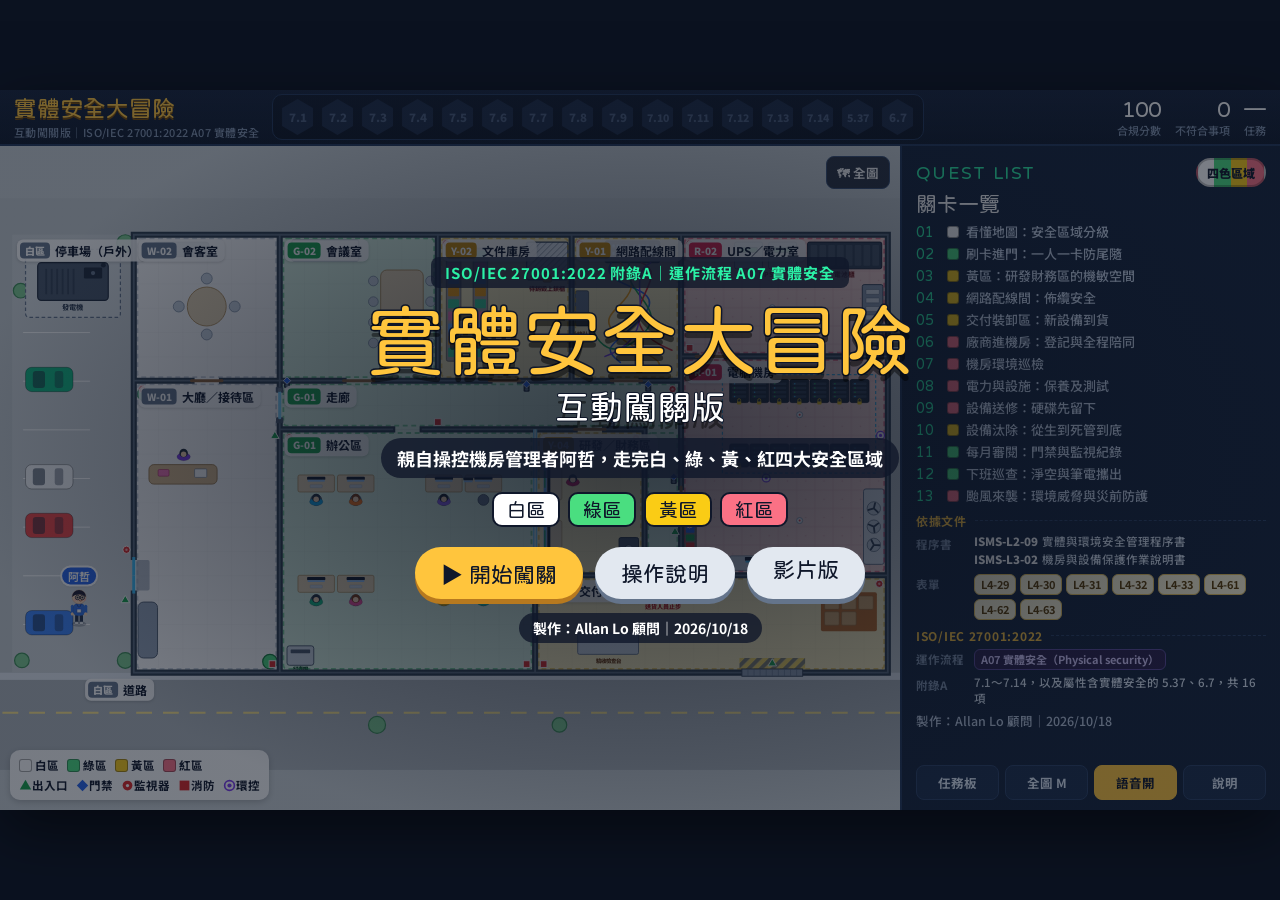
==== zone-game/index.html @ 9e8ca7af "新增「實體安全大冒險」互動闖關版：由使用者操控工程師走動並執行作業 - zone-game/：使用者以鍵盤或點擊地圖操控機房管理者阿哲走動（牆壁與家具碰撞、自動尋路）；   走到區域或情境點才觸發說明" ====
<!doctype html>
<meta charset="utf-8">
<meta name="viewport" content="width=device-width, initial-scale=1">
<title>實體安全大冒險｜互動闖關版</title>
<link rel="preconnect" href="https://fonts.googleapis.com">
<link rel="preconnect" href="https://fonts.gstatic.com" crossorigin>
<link rel="stylesheet" href="https://fonts.googleapis.com/css2?family=Huninn&family=Noto+Sans+TC:wght@400;500;700;900&display=swap">
<style>
/* 互動闖關版：1280×720 遊戲畫面依視窗等比縮放。左側 900×664 為可操控的平面圖，右側為任務卡，上方為徽章與合規分數 */
:root {
  --hall: #0B1220; --hall-fg: #DCE7F5; --hall-dim: #8193AE;
  --hud: #111B2E; --panel: #14223A; --panel-2: #1B2D4B; --panel-line: #2B4166;
  --ink: #0F172A; --mint: #16C47F; --mint-hi: #2BF0A6; --sun: #FFC53D; --alert: #F43F5E; --ok: #22C55E;
  --paper: #FFFDF6; --paper-2: #F3EEDD; --paper-line: #E5E0D0;
  --f-display: 'Huninn', 'Noto Sans TC', 'WenQuanYi Zen Hei', sans-serif;
  --f-body: 'Noto Sans TC', 'WenQuanYi Zen Hei', 'PingFang TC', 'Microsoft JhengHei', sans-serif;
  color-scheme: dark;
}
[hidden] { display: none !important; }
html, body { height: 100%; }
body { margin: 0; background: var(--hall); color: var(--hall-fg); font-family: var(--f-body); overflow: hidden; }
* { box-sizing: border-box; }
button { font-family: var(--f-body); }
button:focus-visible, select:focus-visible, input:focus-visible { outline: 2px solid var(--mint-hi); outline-offset: 2px; }
.wrap { position: fixed; inset: 0; display: flex; align-items: center; justify-content: center; }
.viewport { position: relative; overflow: hidden; background: var(--hud); box-shadow: 0 20px 60px rgba(0,0,0,.5); }
#stage { position: absolute; left: 0; top: 0; width: 1280px; height: 720px; transform-origin: 0 0; overflow: hidden; background: var(--hud); user-select: none; -webkit-user-select: none; }

/* ── HUD ── */
.hud { position: absolute; left: 0; top: 0; width: 1280px; height: 56px; display: flex; align-items: center; gap: 12px; padding: 0 14px; background: linear-gradient(180deg, #16223A, #0F192B); border-bottom: 2px solid #22375A; }
.logo { display: flex; flex-direction: column; line-height: 1.05; min-width: 200px; }
.logo b { font: 400 23px var(--f-display); color: var(--sun); text-shadow: 0 2px 0 #7A4A00; white-space: nowrap; }
.logo small { font: 500 11px var(--f-body); color: var(--hall-dim); letter-spacing: .04em; margin-top: 3px; white-space: nowrap; }
.badges { display: flex; gap: 4px; padding: 4px 7px; border-radius: 10px; background: rgba(0,0,0,.25); border: 1px solid #22375A; }
.bdg { width: 36px; height: 36px; display: flex; align-items: center; justify-content: center; font: 900 11.5px var(--f-body); color: #4B5D7C; clip-path: polygon(50% 0, 93% 25%, 93% 75%, 50% 100%, 7% 75%, 7% 25%); background: #1C2A44; flex: none; }
.bdg.got { color: #3B2A00; background: linear-gradient(160deg, #FFE48A, #FFC53D 55%, #E39B0B); }
.bdg.wide { font-size: 10.5px; }
.bdg.pop { animation: pop .9s ease-out; }
@keyframes pop { 0% { transform: scale(1.8); } 60% { transform: scale(.9); } 100% { transform: scale(1); } }
.score { margin-left: auto; display: flex; gap: 14px; align-items: center; }
.score div { text-align: right; line-height: 1.05; }
.score b { font: 400 22px var(--f-display); color: #fff; font-variant-numeric: tabular-nums; }
.score b.bad { color: var(--alert); }
.score small { display: block; font: 500 11px var(--f-body); color: var(--hall-dim); }

/* ── 地圖 ── */
.map { position: absolute; left: 0; top: 56px; width: 900px; height: 664px; overflow: hidden; background: #C9D0D4; cursor: pointer; touch-action: none; }
.map.finding { cursor: crosshair; }
#world { position: absolute; left: 0; top: 0; width: 900px; height: 664px; display: block; }
.ov { position: absolute; left: 0; top: 0; width: 900px; height: 664px; pointer-events: none; }
.rl { position: absolute; left: 0; top: 0; display: flex; align-items: center; gap: 5px; font: 700 12px/1 var(--f-body); color: var(--ink); background: rgba(255,255,255,.88); border-radius: 6px; padding: 3px 7px 3px 3px; white-space: nowrap; box-shadow: 0 1px 3px rgba(0,0,0,.18); }
.rl i { font-style: normal; font: 900 10px/1 var(--f-body); padding: 3px 5px; border-radius: 4px; color: #fff; }
.rl.W i { background: #64748B; } .rl.G i { background: #16A34A; } .rl.Y i { background: #CA8A04; } .rl.R i { background: #E11D48; }
.tag { position: absolute; left: 0; top: 0; font: 700 11px/1 var(--f-body); color: #fff; padding: 3px 6px; border-radius: 999px; white-space: nowrap; box-shadow: 0 1px 2px rgba(0,0,0,.3); }
.tag.me { box-shadow: 0 0 0 2px #fff, 0 1px 3px rgba(0,0,0,.4); }
.emo { position: absolute; left: 0; top: 0; width: 36px; height: 36px; display: flex; align-items: center; justify-content: center; background: #fff; border: 2.5px solid var(--ink); border-radius: 50%; font: 900 20px/1 var(--f-body); color: var(--alert); transform-origin: 50% 100%; }
.emo::after { content: ''; position: absolute; bottom: -7px; left: 50%; margin-left: -5px; border: 5px solid transparent; border-top-color: var(--ink); border-bottom: 0; }
.mark-ok { position: absolute; left: 0; top: 0; width: 30px; height: 30px; margin: -15px 0 0 -15px; border-radius: 50%; background: var(--ok); color: #fff; font: 900 18px/30px var(--f-body); text-align: center; box-shadow: 0 0 0 3px #fff, 0 3px 8px rgba(0,0,0,.35); }
.hint-ring { position: absolute; left: 0; top: 0; border-radius: 50%; border: 3px dashed var(--sun); box-shadow: 0 0 12px rgba(255,197,61,.8); }
.night { position: absolute; inset: 0; background: rgba(12,20,70,.5); pointer-events: none; }
.rain { position: absolute; inset: -40px; pointer-events: none; background-image: repeating-linear-gradient(105deg, rgba(200,225,255,0) 0 22px, rgba(200,225,255,.5) 22px 23.5px, rgba(200,225,255,0) 23.5px 46px); }
.loc { position: absolute; right: 10px; bottom: 10px; display: flex; align-items: center; gap: 8px; font: 700 14px var(--f-body); color: #fff; background: rgba(15,23,42,.86); border-radius: 10px; padding: 6px 10px; border-left: 6px solid #4ADE80; pointer-events: none; }
.loc small { font-weight: 500; color: #B6C4DA; }
.toast { position: absolute; left: 50%; top: 14px; transform: translateX(-50%); font: 400 22px var(--f-display); padding: 7px 20px; border-radius: 12px; color: var(--ink); white-space: nowrap; border: 3px solid var(--ink); box-shadow: 0 4px 0 rgba(15,23,42,.45); pointer-events: none; max-width: 860px; overflow: hidden; text-overflow: ellipsis; }
.toast small { font: 700 13.5px var(--f-body); margin-left: 10px; }
.msg { position: absolute; left: 50%; top: 64px; transform: translateX(-50%); max-width: 700px; font: 700 15px/1.45 var(--f-body); color: #fff; background: rgba(15,23,42,.92); border: 2px solid var(--sun); border-radius: 12px; padding: 9px 16px; text-align: center; pointer-events: none; }
.legend { position: absolute; left: 10px; bottom: 10px; display: flex; flex-direction: column; gap: 4px; background: rgba(255,255,255,.93); color: var(--ink); border-radius: 10px; padding: 7px 9px; font: 700 11.5px var(--f-body); transform-origin: 0 100%; box-shadow: 0 2px 6px rgba(0,0,0,.2); pointer-events: none; }
.legend .r { display: flex; gap: 8px; align-items: center; white-space: nowrap; }
.legend .z { display: inline-flex; align-items: center; gap: 3px; }
.legend .z b { width: 13px; height: 13px; border-radius: 3px; border: 1.5px solid rgba(0,0,0,.35); display: inline-block; }
.legend svg { width: 13px; height: 13px; vertical-align: -2px; }
.legend.hl { transform: scale(1.35); box-shadow: 0 0 0 3px var(--sun), 0 6px 18px rgba(0,0,0,.3); }
.offarrow { position: absolute; left: 0; top: 0; width: 46px; height: 46px; margin: -23px 0 0 -23px; pointer-events: none; }
.findbar { position: absolute; left: 50%; top: 66px; transform: translateX(-50%); display: flex; align-items: center; gap: 12px; background: rgba(15,23,42,.94); border: 2px solid var(--sun); border-radius: 12px; padding: 8px 10px 8px 16px; color: #fff; font: 700 15px var(--f-body); white-space: nowrap; }
.findbar b { color: var(--sun); font-variant-numeric: tabular-nums; }
.findbar button { font: 700 13px var(--f-body); border-radius: 8px; padding: 6px 10px; border: 0; cursor: pointer; background: var(--sun); color: var(--ink); }
.findbar button.ghost { background: transparent; color: #CFE0F5; border: 1px solid #3B5277; }
.mapbtn { position: absolute; right: 10px; top: 10px; display: flex; gap: 6px; }
.mapbtn button { font: 700 12.5px var(--f-body); color: #fff; background: rgba(15,23,42,.85); border: 1px solid #3B5277; border-radius: 8px; padding: 6px 10px; cursor: pointer; }
.mapbtn button.on { background: var(--sun); color: var(--ink); border-color: var(--sun); }

/* 監視畫面 */
.cctv { position: absolute; right: 12px; top: 54px; width: 420px; background: #0B1220; border: 2px solid #334155; border-radius: 10px; padding: 8px; display: grid; grid-template-columns: 1fr 1fr; gap: 6px; box-shadow: 0 10px 28px rgba(0,0,0,.4); pointer-events: none; }
.cctv .h { grid-column: 1 / -1; display: flex; justify-content: space-between; font: 700 12px var(--f-body); color: #93C5FD; }
.cctv .h b { color: #F87171; }
.cctv .cam { position: relative; height: 112px; border-radius: 6px; overflow: hidden; background: #000; }
.cctv .cam svg { width: 100%; height: 100%; display: block; filter: grayscale(1) contrast(1.15); }
.cctv .cam span { position: absolute; left: 5px; top: 4px; font: 700 10px var(--f-body); color: #fff; background: rgba(0,0,0,.55); padding: 1px 4px; border-radius: 3px; }

/* ── 對話框（地圖下方） ── */
.dlg { position: absolute; left: 10px; right: 10px; bottom: 10px; height: 150px; cursor: pointer; }
.dlg .pt { position: absolute; bottom: 0; width: 150px; height: 150px; }
.dlg .pt img { position: absolute; left: 50%; bottom: 0; height: 150px; transform: translateX(-50%); pointer-events: none; }
.dlg.A .pt { left: 0; } .dlg.R .pt { right: 0; }
.dlg .box { position: absolute; top: 8px; bottom: 0; border: 3px solid #E2E8F0; border-radius: 14px; background: rgba(20,34,58,.97); padding: 14px 18px 10px; box-shadow: 0 8px 24px rgba(0,0,0,.4), inset 0 0 0 3px #0B1322; }
.dlg.A .box { left: 146px; right: 0; } .dlg.R .box { left: 0; right: 146px; }
.dlg .who { position: absolute; top: -14px; left: 16px; font: 700 14px var(--f-body); color: var(--ink); background: var(--mint-hi); padding: 3px 12px; border-radius: 999px; border: 2px solid #0B1322; }
.dlg.R .who { left: auto; right: 16px; background: var(--sun); }
.dlg .txt { font: 400 21px/1.5 var(--f-display); color: #fff; text-wrap: pretty; }
.dlg .more { position: absolute; right: 14px; bottom: 6px; color: var(--sun); font: 700 12.5px var(--f-body); animation: blink 1s steps(2) infinite; }
@keyframes blink { 50% { opacity: .2; } }

/* ── 互動視窗 ── */
.modal { position: absolute; inset: 0; background: rgba(8,14,28,.62); display: flex; align-items: center; justify-content: center; padding: 18px; cursor: default; }
.card { width: 680px; max-height: 628px; overflow: auto; color-scheme: light; background: var(--paper); color: var(--ink); border-radius: 14px; border: 3px solid #1E293B; box-shadow: 0 18px 50px rgba(0,0,0,.5); }
.card .ch { display: flex; align-items: center; gap: 10px; padding: 10px 16px; background: #1E293B; color: #fff; position: sticky; top: 0; z-index: 1; }
.card .ch i { font: 900 12px var(--f-body); font-style: normal; background: var(--sun); color: var(--ink); padding: 3px 7px; border-radius: 5px; white-space: nowrap; }
.card .ch b { font: 700 16px var(--f-body); }
.card .ch span { margin-left: auto; font: 700 12px var(--f-body); color: #9FB3D1; }
.card .cb { padding: 14px 18px 16px; display: flex; flex-direction: column; gap: 10px; }
.card .q { font: 700 18px/1.45 var(--f-body); color: var(--ink); }
.opt { display: flex; gap: 10px; align-items: flex-start; text-align: left; width: 100%; font: 500 16px/1.45 var(--f-body); color: var(--ink); background: #fff; border: 2px solid #D6D0BE; border-radius: 10px; padding: 10px 12px; cursor: pointer; }
.opt:hover { border-color: #64748B; }
.opt .k { flex: none; width: 26px; height: 26px; border-radius: 50%; background: #E2E8F0; font: 900 14px/26px var(--f-body); text-align: center; color: #334155; }
.opt.sel { border-color: #2563EB; background: #EFF6FF; }
.opt.sel .k { background: #2563EB; color: #fff; }
.opt.right { border-color: var(--ok); background: #ECFDF5; }
.opt.right .k { background: var(--ok); color: #fff; }
.opt.wrong { border-color: var(--alert); background: #FFF1F2; }
.opt.wrong .k { background: var(--alert); color: #fff; }
.opt.miss { border-color: #F59E0B; border-style: dashed; }
.opt[disabled] { cursor: default; }
.fb { border-radius: 10px; padding: 10px 12px; font: 500 15px/1.55 var(--f-body); }
.fb.ok { background: #ECFDF5; border: 2px solid #86EFAC; color: #065F46; }
.fb.no { background: #FFF1F2; border: 2px solid #FDA4AF; color: #9F1239; }
.fb b { font-weight: 900; }
.ref { font: 700 12.5px var(--f-body); color: #5B6B82; }
.acts { display: flex; justify-content: flex-end; gap: 8px; }
.btn { font: 700 15px var(--f-body); border: 0; border-radius: 10px; padding: 10px 18px; cursor: pointer; background: #1E293B; color: #fff; }
.btn.go { background: var(--mint); color: var(--ink); }
.btn.alt { background: #E2E8F0; color: var(--ink); }
.btn[disabled] { opacity: .45; cursor: default; }
.tbl { width: 100%; border-collapse: collapse; font: 500 14px/1.4 var(--f-body); }
.tbl td, .tbl th { border-bottom: 1px solid var(--paper-line); padding: 7px 9px; text-align: left; vertical-align: middle; }
.tbl th { background: var(--paper-2); font-weight: 700; font-size: 13px; }
.tbl td.k { width: 190px; font-weight: 700; color: #475569; background: #FAF6EA; }
.tbl tr.bad td { background: #FFE4E6; }
.tbl tr.good td { background: #ECFDF5; }
.tbl select { font: 500 14px var(--f-body); padding: 5px 6px; border-radius: 6px; border: 1.5px solid #CBD5E1; background: #fff; color: var(--ink); max-width: 100%; }
.tbl label { display: inline-flex; align-items: center; gap: 5px; margin: 2px 12px 2px 0; cursor: pointer; }
.tbl input { width: 17px; height: 17px; accent-color: #2563EB; }
.tbl .std { color: #64748B; font-size: 12.5px; }
.judge { display: inline-flex; border: 1.5px solid #CBD5E1; border-radius: 8px; overflow: hidden; }
.judge button { font: 700 13.5px var(--f-body); border: 0; background: #fff; color: #334155; padding: 5px 12px; cursor: pointer; }
.judge button.on.n { background: var(--ok); color: #fff; } .judge button.on.a { background: var(--alert); color: #fff; }
.stamp { align-self: flex-end; font: 900 18px var(--f-body); color: #DC2626; border: 3px solid #DC2626; border-radius: 8px; padding: 3px 10px; transform: rotate(-8deg); letter-spacing: .08em; animation: pop .5s ease-out; }
.pin { display: grid; grid-template-columns: repeat(3, 72px); gap: 8px; justify-content: center; }
.pin button { height: 56px; font: 900 22px var(--f-body); border-radius: 10px; border: 2px solid #CBD5E1; background: #fff; color: var(--ink); cursor: pointer; }
.pin .disp { grid-column: 1 / -1; height: 52px; border-radius: 10px; background: #0F172A; color: #22C55E; font: 900 30px/52px var(--f-body); text-align: center; letter-spacing: .4em; }
.mlist { display: flex; flex-direction: column; gap: 6px; }
.mlist button { display: grid; grid-template-columns: 34px 14px 1fr auto; gap: 10px; align-items: center; text-align: left; font: 500 15px var(--f-body); color: var(--ink); background: #fff; border: 2px solid #E2DDCC; border-radius: 10px; padding: 8px 12px; cursor: pointer; }
.mlist button b { font: 400 17px var(--f-display); color: #0C7A63; }
.mlist button i { width: 14px; height: 14px; border-radius: 3px; border: 1px solid rgba(0,0,0,.35); }
.mlist button em { font-style: normal; font: 700 12.5px var(--f-body); color: #64748B; }
.mlist button.done em { color: #047857; }
.mlist button.cur { border-color: var(--sun); background: #FFFBEB; }
.help { font: 500 15px/1.7 var(--f-body); }
.help kbd { display: inline-block; font: 700 12.5px var(--f-body); background: #1E293B; color: #fff; border-radius: 5px; padding: 1px 7px; margin: 0 2px; }
.rep-sum { display: grid; grid-template-columns: repeat(3, 1fr); gap: 10px; }
.rep-sum div { background: #fff; border: 2px solid var(--paper-line); border-radius: 10px; padding: 10px; text-align: center; }
.rep-sum b { display: block; font: 400 30px var(--f-display); color: #0C7A63; }
.rep-sum b.bad { color: #DC2626; }
.rep-sum span { font: 700 12.5px var(--f-body); color: #64748B; }
.verdict { font: 700 16px/1.5 var(--f-body); padding: 10px 12px; border-radius: 10px; background: #FFFBEB; border: 2px solid #FCD34D; }
.nc { border: 2px solid #FDA4AF; border-radius: 10px; padding: 9px 12px; background: #fff; font: 500 14px/1.55 var(--f-body); }
.nc b { color: #9F1239; }
.nc .r { color: #475569; }

/* ── 任務卡 ── */
.quest { position: absolute; left: 900px; top: 56px; width: 380px; height: 664px; background: var(--panel); border-left: 2px solid #22375A; padding: 12px 14px 10px; display: flex; flex-direction: column; gap: 7px; overflow: hidden; }
.qh { display: flex; align-items: center; justify-content: space-between; }
.qh .no { font: 400 18px var(--f-display); color: var(--mint-hi); letter-spacing: .08em; }
.zpill { font: 900 12px var(--f-body); color: var(--ink); padding: 4px 9px; border-radius: 999px; border: 2px solid rgba(0,0,0,.25); }
.quest h3 { margin: 0; font: 400 23px/1.2 var(--f-display); color: #fff; }
.goal { border: 2px solid var(--sun); border-radius: 10px; background: rgba(255,197,61,.1); padding: 8px 10px; }
.goal small { display: block; font: 700 11.5px var(--f-body); color: var(--sun); letter-spacing: .08em; }
.goal div { font: 700 15.5px/1.4 var(--f-body); color: #fff; margin-top: 2px; }
.meta { display: flex; flex-direction: column; gap: 2px; font: 500 12.5px/1.35 var(--f-body); color: #B6C4DA; }
.meta b { color: var(--sun); font-weight: 700; margin-right: 4px; }
.sec { display: flex; align-items: center; gap: 8px; font: 700 12px var(--f-body); color: var(--sun); letter-spacing: .06em; margin-top: 2px; }
.sec::after { content: ''; flex: 1; border-top: 1px dashed var(--panel-line); }
.steps { display: flex; flex-direction: column; gap: 3px; margin: 0; padding: 0; list-style: none; }
.steps li { display: grid; grid-template-columns: 20px 1fr; gap: 8px; align-items: center; font: 500 13.5px/1.3 var(--f-body); color: #8FA2BF; padding: 3px 6px; border-radius: 7px; }
.steps li .cb { width: 19px; height: 19px; border-radius: 5px; border: 2px solid #4B6189; display: flex; align-items: center; justify-content: center; font: 900 13px/1 var(--f-body); color: var(--ink); }
.steps li.done { color: #fff; } .steps li.done .cb { background: var(--mint); border-color: var(--mint); }
.steps li.now { background: rgba(255,197,61,.14); color: #fff; } .steps li.now .cb { border-color: var(--sun); }
.basis { display: flex; flex-direction: column; gap: 5px; }
.bl { display: grid; grid-template-columns: 52px 1fr; gap: 6px; align-items: start; }
.bl > i { font: 700 11.5px/20px var(--f-body); font-style: normal; color: var(--hall-dim); }
.bl p { margin: 0 0 2px; font: 500 12.5px/1.4 var(--f-body); color: #DCE7F5; }
.bl p b { color: #fff; font-weight: 900; margin-right: 4px; }
.bl p em { font-style: normal; color: var(--sun); font-weight: 700; margin-left: 4px; }
.chips { display: flex; flex-wrap: wrap; gap: 4px; }
.chip { font: 700 12px/1 var(--f-body); padding: 5px 7px; border-radius: 6px; background: var(--panel-2); color: #DCE7F5; border: 1px solid var(--panel-line); white-space: nowrap; }
.chip.f { background: #FFF7D6; color: #5B3B00; border-color: #E8C35A; }
.chip.o { background: #2A1F4A; color: #D8CCFF; border-color: #5B4A9A; }
.ctl { padding: 6px 8px; border-radius: 8px; background: #12392F; border: 1px solid #1F6B55; }
.ctl b { display: block; font: 900 13.5px/1.3 var(--f-body); color: var(--mint-hi); }
.ctl p { margin: 2px 0 0; font: 500 11.5px/1.45 var(--f-body); color: #CFE9DF; }
.ctl.got { box-shadow: 0 0 0 2px var(--sun); }
.quest.tight { gap: 5px; }
.quest.tight h3 { font-size: 21px; }
.quest.tight .steps li { font-size: 12.5px; padding: 2px 6px; }
.quest.tight .bl p { font-size: 11.5px; line-height: 1.35; }
.quest.tight .ctl { padding: 4px 8px; }
.quest.tight .ctl p { font-size: 11px; line-height: 1.38; }
.quest.tight .chip { font-size: 11px; padding: 4px 6px; }
.quest.tighter { gap: 4px; padding-top: 10px; }
.quest.tighter h3 { font-size: 19px; }
.quest.tighter .goal { padding: 5px 9px; }
.quest.tighter .goal div { font-size: 14px; }
.quest.tighter .steps li { font-size: 12px; padding: 1px 6px; }
.quest.tighter .ctl p { font-size: 10.5px; line-height: 1.32; }
.quest.tighter .meta { font-size: 11.5px; }
.quest.tighter .qbtns { padding-top: 2px; }
.quest.tighter .qbtns button { padding: 5px 4px; }
.qlist { display: flex; flex-direction: column; gap: 3px; }
.qlist div { display: grid; grid-template-columns: 24px 12px 1fr; gap: 7px; align-items: center; font: 500 13px var(--f-body); color: #C9D6EA; }
.qlist div b { font: 400 14px var(--f-display); color: var(--mint-hi); }
.qlist div i { width: 12px; height: 12px; border-radius: 3px; border: 1px solid rgba(0,0,0,.4); }
.qlist div.done span { color: #fff; } .qlist div.done span::after { content: '　✔'; color: var(--mint-hi); }
.qbtns { margin-top: auto; display: grid; grid-template-columns: repeat(4, 1fr); gap: 6px; padding-top: 6px; }
.qbtns button, .qbtns a { font: 700 12.5px var(--f-body); color: #DCE7F5; background: var(--panel-2); border: 1px solid var(--panel-line); border-radius: 8px; padding: 7px 4px; cursor: pointer; text-align: center; text-decoration: none; }
.qbtns button:hover, .qbtns a:hover { background: #24395E; }
.qbtns .on { background: var(--sun); color: var(--ink); border-color: var(--sun); }

/* ── 開始畫面 ── */
.title { position: absolute; inset: 0; display: flex; flex-direction: column; align-items: center; justify-content: center; gap: 14px; text-align: center; background: radial-gradient(ellipse at center, rgba(11,18,32,.82), rgba(11,18,32,.55) 75%); }
.title .kick { font: 700 15px var(--f-body); color: var(--mint-hi); letter-spacing: .06em; background: rgba(15,23,42,.8); padding: 5px 14px; border-radius: 8px; }
.title h1 { margin: 0; font: 400 78px/1 var(--f-display); color: var(--sun); -webkit-text-stroke: 3px var(--ink); paint-order: stroke fill; text-shadow: 0 7px 0 rgba(0,0,0,.45); }
.title h1 small { display: block; font-size: 34px; color: #fff; margin-top: 10px; -webkit-text-stroke: 2px var(--ink); }
.title p { margin: 0; font: 700 18px var(--f-body); color: #fff; background: rgba(15,23,42,.8); padding: 7px 16px; border-radius: 999px; }
.title .zs { display: flex; gap: 8px; }
.title .zs span { font: 400 19px var(--f-display); padding: 5px 13px; border-radius: 10px; color: var(--ink); border: 2px solid var(--ink); }
.title .tb { display: flex; gap: 12px; margin-top: 6px; }
.title .tb button, .title .tb a { font: 400 22px var(--f-display); border: 0; border-radius: 999px; padding: 10px 26px; cursor: pointer; background: var(--sun); color: var(--ink); box-shadow: 0 5px 0 #B7791F; text-decoration: none; }
.title .tb .alt { background: #E2E8F0; box-shadow: 0 5px 0 #64748B; }
.title .by { font: 700 14px var(--f-body); color: #fff; background: rgba(15,23,42,.8); padding: 5px 14px; border-radius: 999px; }

/* 列印稽核報告 */
@media print {
  body { background: #fff; overflow: visible; }
  .wrap { position: static; display: block; }
  .viewport, #stage { position: static !important; transform: none !important; width: auto !important; height: auto !important; box-shadow: none; overflow: visible; background: #fff; }
  #stage > :not(.map) { display: none !important; }
  .map { position: static; width: auto; height: auto; background: #fff; overflow: visible; }
  .map > :not(.modal) { display: none !important; }
  .modal { position: static; background: #fff; padding: 0; }
  .card { width: auto; max-height: none; overflow: visible; border: 0; box-shadow: none; }
  .card .acts { display: none; }
}
</style>

<div class="wrap" id="wrap">
  <div class="viewport" id="viewport">
    <div id="stage">
      <header class="hud">
        <div class="logo"><b>實體安全大冒險</b><small>互動闖關版｜ISO/IEC 27001:2022 A07 實體安全</small></div>
        <div class="badges" id="badges" aria-label="附錄A控制徽章"></div>
        <div class="score">
          <div><b id="sc">100</b><small>合規分數</small></div>
          <div><b id="nc">0</b><small>不符合事項</small></div>
          <div><b id="qn">—</b><small>任務</small></div>
        </div>
      </header>
      <div class="map" id="map">
        <svg id="world" viewBox="0 0 900 664" aria-label="安全區域平面圖，可點擊移動"><g id="cam"><g id="wc"></g></g></svg>
        <div class="night" id="night" hidden></div>
        <div class="ov" id="labels"></div>
        <div class="rain" id="rain" hidden></div>
        <div class="ov" id="tags"></div>
        <svg class="offarrow" id="offarrow" viewBox="-23 -23 46 46" hidden><circle r="21" fill="rgba(15,23,42,.85)" stroke="#FFC53D" stroke-width="3"/><path d="M-7 -9 L11 0 L-7 9 Z" fill="#FFC53D"/></svg>
        <div class="loc" id="loc"></div>
        <div class="legend" id="legend"></div>
        <div class="mapbtn"><button type="button" id="bMap" title="全圖（M）">🗺 全圖</button></div>
        <div class="cctv" id="cctv" hidden></div>
        <div class="toast" id="toast" hidden></div>
        <div class="msg" id="msg" hidden></div>
        <div class="findbar" id="findbar" hidden></div>
        <div class="dlg A" id="dlg" hidden><div class="pt"><img id="dlgImg" alt=""></div><div class="box"><div class="who" id="dlgWho"></div><div class="txt" id="dlgTxt"></div><div class="more">點擊或按 Enter 繼續 ▶</div></div></div>
        <div class="modal" id="modal" hidden></div>
      </div>
      <aside class="quest" id="quest"></aside>
      <div class="title" id="title"></div>
    </div>
  </div>
</div>
<audio id="voice" preload="none"></audio>

<script src="../shared/zone-world.js" charset="utf-8"></script>
<script src="missions.js" charset="utf-8"></script>
<script src="voice.js" charset="utf-8"></script>
<script src="game.js" charset="utf-8"></script>
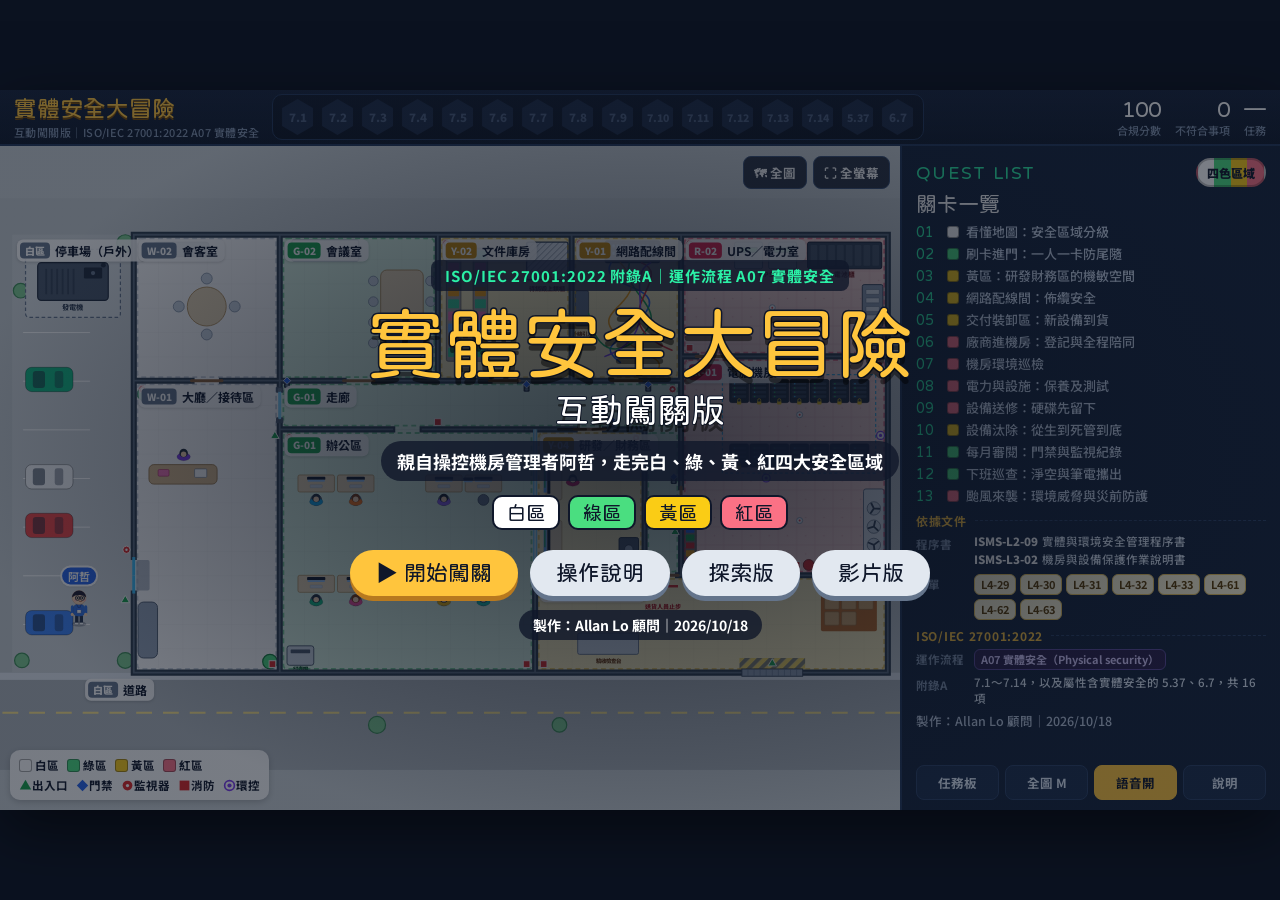
==== commit 3cf775c5: "新增自由探索版，並改善手機與 Google Sites 嵌入版面 - zone-explore/：不闖關、不計分的自由探索版。使用者帶著阿哲在樓層中自由走動，點選地圖上的探索點或區域標籤，就由 All" ====
--- a/zone-game/index.html
+++ b/zone-game/index.html
@@ -5,251 +5,7 @@
 <link rel="preconnect" href="https://fonts.googleapis.com">
 <link rel="preconnect" href="https://fonts.gstatic.com" crossorigin>
 <link rel="stylesheet" href="https://fonts.googleapis.com/css2?family=Huninn&family=Noto+Sans+TC:wght@400;500;700;900&display=swap">
-<style>
-/* 互動闖關版：1280×720 遊戲畫面依視窗等比縮放。左側 900×664 為可操控的平面圖，右側為任務卡，上方為徽章與合規分數 */
-:root {
-  --hall: #0B1220; --hall-fg: #DCE7F5; --hall-dim: #8193AE;
-  --hud: #111B2E; --panel: #14223A; --panel-2: #1B2D4B; --panel-line: #2B4166;
-  --ink: #0F172A; --mint: #16C47F; --mint-hi: #2BF0A6; --sun: #FFC53D; --alert: #F43F5E; --ok: #22C55E;
-  --paper: #FFFDF6; --paper-2: #F3EEDD; --paper-line: #E5E0D0;
-  --f-display: 'Huninn', 'Noto Sans TC', 'WenQuanYi Zen Hei', sans-serif;
-  --f-body: 'Noto Sans TC', 'WenQuanYi Zen Hei', 'PingFang TC', 'Microsoft JhengHei', sans-serif;
-  color-scheme: dark;
-}
-[hidden] { display: none !important; }
-html, body { height: 100%; }
-body { margin: 0; background: var(--hall); color: var(--hall-fg); font-family: var(--f-body); overflow: hidden; }
-* { box-sizing: border-box; }
-button { font-family: var(--f-body); }
-button:focus-visible, select:focus-visible, input:focus-visible { outline: 2px solid var(--mint-hi); outline-offset: 2px; }
-.wrap { position: fixed; inset: 0; display: flex; align-items: center; justify-content: center; }
-.viewport { position: relative; overflow: hidden; background: var(--hud); box-shadow: 0 20px 60px rgba(0,0,0,.5); }
-#stage { position: absolute; left: 0; top: 0; width: 1280px; height: 720px; transform-origin: 0 0; overflow: hidden; background: var(--hud); user-select: none; -webkit-user-select: none; }
-
-/* ── HUD ── */
-.hud { position: absolute; left: 0; top: 0; width: 1280px; height: 56px; display: flex; align-items: center; gap: 12px; padding: 0 14px; background: linear-gradient(180deg, #16223A, #0F192B); border-bottom: 2px solid #22375A; }
-.logo { display: flex; flex-direction: column; line-height: 1.05; min-width: 200px; }
-.logo b { font: 400 23px var(--f-display); color: var(--sun); text-shadow: 0 2px 0 #7A4A00; white-space: nowrap; }
-.logo small { font: 500 11px var(--f-body); color: var(--hall-dim); letter-spacing: .04em; margin-top: 3px; white-space: nowrap; }
-.badges { display: flex; gap: 4px; padding: 4px 7px; border-radius: 10px; background: rgba(0,0,0,.25); border: 1px solid #22375A; }
-.bdg { width: 36px; height: 36px; display: flex; align-items: center; justify-content: center; font: 900 11.5px var(--f-body); color: #4B5D7C; clip-path: polygon(50% 0, 93% 25%, 93% 75%, 50% 100%, 7% 75%, 7% 25%); background: #1C2A44; flex: none; }
-.bdg.got { color: #3B2A00; background: linear-gradient(160deg, #FFE48A, #FFC53D 55%, #E39B0B); }
-.bdg.wide { font-size: 10.5px; }
-.bdg.pop { animation: pop .9s ease-out; }
-@keyframes pop { 0% { transform: scale(1.8); } 60% { transform: scale(.9); } 100% { transform: scale(1); } }
-.score { margin-left: auto; display: flex; gap: 14px; align-items: center; }
-.score div { text-align: right; line-height: 1.05; }
-.score b { font: 400 22px var(--f-display); color: #fff; font-variant-numeric: tabular-nums; }
-.score b.bad { color: var(--alert); }
-.score small { display: block; font: 500 11px var(--f-body); color: var(--hall-dim); }
-
-/* ── 地圖 ── */
-.map { position: absolute; left: 0; top: 56px; width: 900px; height: 664px; overflow: hidden; background: #C9D0D4; cursor: pointer; touch-action: none; }
-.map.finding { cursor: crosshair; }
-#world { position: absolute; left: 0; top: 0; width: 900px; height: 664px; display: block; }
-.ov { position: absolute; left: 0; top: 0; width: 900px; height: 664px; pointer-events: none; }
-.rl { position: absolute; left: 0; top: 0; display: flex; align-items: center; gap: 5px; font: 700 12px/1 var(--f-body); color: var(--ink); background: rgba(255,255,255,.88); border-radius: 6px; padding: 3px 7px 3px 3px; white-space: nowrap; box-shadow: 0 1px 3px rgba(0,0,0,.18); }
-.rl i { font-style: normal; font: 900 10px/1 var(--f-body); padding: 3px 5px; border-radius: 4px; color: #fff; }
-.rl.W i { background: #64748B; } .rl.G i { background: #16A34A; } .rl.Y i { background: #CA8A04; } .rl.R i { background: #E11D48; }
-.tag { position: absolute; left: 0; top: 0; font: 700 11px/1 var(--f-body); color: #fff; padding: 3px 6px; border-radius: 999px; white-space: nowrap; box-shadow: 0 1px 2px rgba(0,0,0,.3); }
-.tag.me { box-shadow: 0 0 0 2px #fff, 0 1px 3px rgba(0,0,0,.4); }
-.emo { position: absolute; left: 0; top: 0; width: 36px; height: 36px; display: flex; align-items: center; justify-content: center; background: #fff; border: 2.5px solid var(--ink); border-radius: 50%; font: 900 20px/1 var(--f-body); color: var(--alert); transform-origin: 50% 100%; }
-.emo::after { content: ''; position: absolute; bottom: -7px; left: 50%; margin-left: -5px; border: 5px solid transparent; border-top-color: var(--ink); border-bottom: 0; }
-.mark-ok { position: absolute; left: 0; top: 0; width: 30px; height: 30px; margin: -15px 0 0 -15px; border-radius: 50%; background: var(--ok); color: #fff; font: 900 18px/30px var(--f-body); text-align: center; box-shadow: 0 0 0 3px #fff, 0 3px 8px rgba(0,0,0,.35); }
-.hint-ring { position: absolute; left: 0; top: 0; border-radius: 50%; border: 3px dashed var(--sun); box-shadow: 0 0 12px rgba(255,197,61,.8); }
-.night { position: absolute; inset: 0; background: rgba(12,20,70,.5); pointer-events: none; }
-.rain { position: absolute; inset: -40px; pointer-events: none; background-image: repeating-linear-gradient(105deg, rgba(200,225,255,0) 0 22px, rgba(200,225,255,.5) 22px 23.5px, rgba(200,225,255,0) 23.5px 46px); }
-.loc { position: absolute; right: 10px; bottom: 10px; display: flex; align-items: center; gap: 8px; font: 700 14px var(--f-body); color: #fff; background: rgba(15,23,42,.86); border-radius: 10px; padding: 6px 10px; border-left: 6px solid #4ADE80; pointer-events: none; }
-.loc small { font-weight: 500; color: #B6C4DA; }
-.toast { position: absolute; left: 50%; top: 14px; transform: translateX(-50%); font: 400 22px var(--f-display); padding: 7px 20px; border-radius: 12px; color: var(--ink); white-space: nowrap; border: 3px solid var(--ink); box-shadow: 0 4px 0 rgba(15,23,42,.45); pointer-events: none; max-width: 860px; overflow: hidden; text-overflow: ellipsis; }
-.toast small { font: 700 13.5px var(--f-body); margin-left: 10px; }
-.msg { position: absolute; left: 50%; top: 64px; transform: translateX(-50%); max-width: 700px; font: 700 15px/1.45 var(--f-body); color: #fff; background: rgba(15,23,42,.92); border: 2px solid var(--sun); border-radius: 12px; padding: 9px 16px; text-align: center; pointer-events: none; }
-.legend { position: absolute; left: 10px; bottom: 10px; display: flex; flex-direction: column; gap: 4px; background: rgba(255,255,255,.93); color: var(--ink); border-radius: 10px; padding: 7px 9px; font: 700 11.5px var(--f-body); transform-origin: 0 100%; box-shadow: 0 2px 6px rgba(0,0,0,.2); pointer-events: none; }
-.legend .r { display: flex; gap: 8px; align-items: center; white-space: nowrap; }
-.legend .z { display: inline-flex; align-items: center; gap: 3px; }
-.legend .z b { width: 13px; height: 13px; border-radius: 3px; border: 1.5px solid rgba(0,0,0,.35); display: inline-block; }
-.legend svg { width: 13px; height: 13px; vertical-align: -2px; }
-.legend.hl { transform: scale(1.35); box-shadow: 0 0 0 3px var(--sun), 0 6px 18px rgba(0,0,0,.3); }
-.offarrow { position: absolute; left: 0; top: 0; width: 46px; height: 46px; margin: -23px 0 0 -23px; pointer-events: none; }
-.findbar { position: absolute; left: 50%; top: 66px; transform: translateX(-50%); display: flex; align-items: center; gap: 12px; background: rgba(15,23,42,.94); border: 2px solid var(--sun); border-radius: 12px; padding: 8px 10px 8px 16px; color: #fff; font: 700 15px var(--f-body); white-space: nowrap; }
-.findbar b { color: var(--sun); font-variant-numeric: tabular-nums; }
-.findbar button { font: 700 13px var(--f-body); border-radius: 8px; padding: 6px 10px; border: 0; cursor: pointer; background: var(--sun); color: var(--ink); }
-.findbar button.ghost { background: transparent; color: #CFE0F5; border: 1px solid #3B5277; }
-.mapbtn { position: absolute; right: 10px; top: 10px; display: flex; gap: 6px; }
-.mapbtn button { font: 700 12.5px var(--f-body); color: #fff; background: rgba(15,23,42,.85); border: 1px solid #3B5277; border-radius: 8px; padding: 6px 10px; cursor: pointer; }
-.mapbtn button.on { background: var(--sun); color: var(--ink); border-color: var(--sun); }
-
-/* 監視畫面 */
-.cctv { position: absolute; right: 12px; top: 54px; width: 420px; background: #0B1220; border: 2px solid #334155; border-radius: 10px; padding: 8px; display: grid; grid-template-columns: 1fr 1fr; gap: 6px; box-shadow: 0 10px 28px rgba(0,0,0,.4); pointer-events: none; }
-.cctv .h { grid-column: 1 / -1; display: flex; justify-content: space-between; font: 700 12px var(--f-body); color: #93C5FD; }
-.cctv .h b { color: #F87171; }
-.cctv .cam { position: relative; height: 112px; border-radius: 6px; overflow: hidden; background: #000; }
-.cctv .cam svg { width: 100%; height: 100%; display: block; filter: grayscale(1) contrast(1.15); }
-.cctv .cam span { position: absolute; left: 5px; top: 4px; font: 700 10px var(--f-body); color: #fff; background: rgba(0,0,0,.55); padding: 1px 4px; border-radius: 3px; }
-
-/* ── 對話框（地圖下方） ── */
-.dlg { position: absolute; left: 10px; right: 10px; bottom: 10px; height: 150px; cursor: pointer; }
-.dlg .pt { position: absolute; bottom: 0; width: 150px; height: 150px; }
-.dlg .pt img { position: absolute; left: 50%; bottom: 0; height: 150px; transform: translateX(-50%); pointer-events: none; }
-.dlg.A .pt { left: 0; } .dlg.R .pt { right: 0; }
-.dlg .box { position: absolute; top: 8px; bottom: 0; border: 3px solid #E2E8F0; border-radius: 14px; background: rgba(20,34,58,.97); padding: 14px 18px 10px; box-shadow: 0 8px 24px rgba(0,0,0,.4), inset 0 0 0 3px #0B1322; }
-.dlg.A .box { left: 146px; right: 0; } .dlg.R .box { left: 0; right: 146px; }
-.dlg .who { position: absolute; top: -14px; left: 16px; font: 700 14px var(--f-body); color: var(--ink); background: var(--mint-hi); padding: 3px 12px; border-radius: 999px; border: 2px solid #0B1322; }
-.dlg.R .who { left: auto; right: 16px; background: var(--sun); }
-.dlg .txt { font: 400 21px/1.5 var(--f-display); color: #fff; text-wrap: pretty; }
-.dlg .more { position: absolute; right: 14px; bottom: 6px; color: var(--sun); font: 700 12.5px var(--f-body); animation: blink 1s steps(2) infinite; }
-@keyframes blink { 50% { opacity: .2; } }
-
-/* ── 互動視窗 ── */
-.modal { position: absolute; inset: 0; background: rgba(8,14,28,.62); display: flex; align-items: center; justify-content: center; padding: 18px; cursor: default; }
-.card { width: 680px; max-height: 628px; overflow: auto; color-scheme: light; background: var(--paper); color: var(--ink); border-radius: 14px; border: 3px solid #1E293B; box-shadow: 0 18px 50px rgba(0,0,0,.5); }
-.card .ch { display: flex; align-items: center; gap: 10px; padding: 10px 16px; background: #1E293B; color: #fff; position: sticky; top: 0; z-index: 1; }
-.card .ch i { font: 900 12px var(--f-body); font-style: normal; background: var(--sun); color: var(--ink); padding: 3px 7px; border-radius: 5px; white-space: nowrap; }
-.card .ch b { font: 700 16px var(--f-body); }
-.card .ch span { margin-left: auto; font: 700 12px var(--f-body); color: #9FB3D1; }
-.card .cb { padding: 14px 18px 16px; display: flex; flex-direction: column; gap: 10px; }
-.card .q { font: 700 18px/1.45 var(--f-body); color: var(--ink); }
-.opt { display: flex; gap: 10px; align-items: flex-start; text-align: left; width: 100%; font: 500 16px/1.45 var(--f-body); color: var(--ink); background: #fff; border: 2px solid #D6D0BE; border-radius: 10px; padding: 10px 12px; cursor: pointer; }
-.opt:hover { border-color: #64748B; }
-.opt .k { flex: none; width: 26px; height: 26px; border-radius: 50%; background: #E2E8F0; font: 900 14px/26px var(--f-body); text-align: center; color: #334155; }
-.opt.sel { border-color: #2563EB; background: #EFF6FF; }
-.opt.sel .k { background: #2563EB; color: #fff; }
-.opt.right { border-color: var(--ok); background: #ECFDF5; }
-.opt.right .k { background: var(--ok); color: #fff; }
-.opt.wrong { border-color: var(--alert); background: #FFF1F2; }
-.opt.wrong .k { background: var(--alert); color: #fff; }
-.opt.miss { border-color: #F59E0B; border-style: dashed; }
-.opt[disabled] { cursor: default; }
-.fb { border-radius: 10px; padding: 10px 12px; font: 500 15px/1.55 var(--f-body); }
-.fb.ok { background: #ECFDF5; border: 2px solid #86EFAC; color: #065F46; }
-.fb.no { background: #FFF1F2; border: 2px solid #FDA4AF; color: #9F1239; }
-.fb b { font-weight: 900; }
-.ref { font: 700 12.5px var(--f-body); color: #5B6B82; }
-.acts { display: flex; justify-content: flex-end; gap: 8px; }
-.btn { font: 700 15px var(--f-body); border: 0; border-radius: 10px; padding: 10px 18px; cursor: pointer; background: #1E293B; color: #fff; }
-.btn.go { background: var(--mint); color: var(--ink); }
-.btn.alt { background: #E2E8F0; color: var(--ink); }
-.btn[disabled] { opacity: .45; cursor: default; }
-.tbl { width: 100%; border-collapse: collapse; font: 500 14px/1.4 var(--f-body); }
-.tbl td, .tbl th { border-bottom: 1px solid var(--paper-line); padding: 7px 9px; text-align: left; vertical-align: middle; }
-.tbl th { background: var(--paper-2); font-weight: 700; font-size: 13px; }
-.tbl td.k { width: 190px; font-weight: 700; color: #475569; background: #FAF6EA; }
-.tbl tr.bad td { background: #FFE4E6; }
-.tbl tr.good td { background: #ECFDF5; }
-.tbl select { font: 500 14px var(--f-body); padding: 5px 6px; border-radius: 6px; border: 1.5px solid #CBD5E1; background: #fff; color: var(--ink); max-width: 100%; }
-.tbl label { display: inline-flex; align-items: center; gap: 5px; margin: 2px 12px 2px 0; cursor: pointer; }
-.tbl input { width: 17px; height: 17px; accent-color: #2563EB; }
-.tbl .std { color: #64748B; font-size: 12.5px; }
-.judge { display: inline-flex; border: 1.5px solid #CBD5E1; border-radius: 8px; overflow: hidden; }
-.judge button { font: 700 13.5px var(--f-body); border: 0; background: #fff; color: #334155; padding: 5px 12px; cursor: pointer; }
-.judge button.on.n { background: var(--ok); color: #fff; } .judge button.on.a { background: var(--alert); color: #fff; }
-.stamp { align-self: flex-end; font: 900 18px var(--f-body); color: #DC2626; border: 3px solid #DC2626; border-radius: 8px; padding: 3px 10px; transform: rotate(-8deg); letter-spacing: .08em; animation: pop .5s ease-out; }
-.pin { display: grid; grid-template-columns: repeat(3, 72px); gap: 8px; justify-content: center; }
-.pin button { height: 56px; font: 900 22px var(--f-body); border-radius: 10px; border: 2px solid #CBD5E1; background: #fff; color: var(--ink); cursor: pointer; }
-.pin .disp { grid-column: 1 / -1; height: 52px; border-radius: 10px; background: #0F172A; color: #22C55E; font: 900 30px/52px var(--f-body); text-align: center; letter-spacing: .4em; }
-.mlist { display: flex; flex-direction: column; gap: 6px; }
-.mlist button { display: grid; grid-template-columns: 34px 14px 1fr auto; gap: 10px; align-items: center; text-align: left; font: 500 15px var(--f-body); color: var(--ink); background: #fff; border: 2px solid #E2DDCC; border-radius: 10px; padding: 8px 12px; cursor: pointer; }
-.mlist button b { font: 400 17px var(--f-display); color: #0C7A63; }
-.mlist button i { width: 14px; height: 14px; border-radius: 3px; border: 1px solid rgba(0,0,0,.35); }
-.mlist button em { font-style: normal; font: 700 12.5px var(--f-body); color: #64748B; }
-.mlist button.done em { color: #047857; }
-.mlist button.cur { border-color: var(--sun); background: #FFFBEB; }
-.help { font: 500 15px/1.7 var(--f-body); }
-.help kbd { display: inline-block; font: 700 12.5px var(--f-body); background: #1E293B; color: #fff; border-radius: 5px; padding: 1px 7px; margin: 0 2px; }
-.rep-sum { display: grid; grid-template-columns: repeat(3, 1fr); gap: 10px; }
-.rep-sum div { background: #fff; border: 2px solid var(--paper-line); border-radius: 10px; padding: 10px; text-align: center; }
-.rep-sum b { display: block; font: 400 30px var(--f-display); color: #0C7A63; }
-.rep-sum b.bad { color: #DC2626; }
-.rep-sum span { font: 700 12.5px var(--f-body); color: #64748B; }
-.verdict { font: 700 16px/1.5 var(--f-body); padding: 10px 12px; border-radius: 10px; background: #FFFBEB; border: 2px solid #FCD34D; }
-.nc { border: 2px solid #FDA4AF; border-radius: 10px; padding: 9px 12px; background: #fff; font: 500 14px/1.55 var(--f-body); }
-.nc b { color: #9F1239; }
-.nc .r { color: #475569; }
-
-/* ── 任務卡 ── */
-.quest { position: absolute; left: 900px; top: 56px; width: 380px; height: 664px; background: var(--panel); border-left: 2px solid #22375A; padding: 12px 14px 10px; display: flex; flex-direction: column; gap: 7px; overflow: hidden; }
-.qh { display: flex; align-items: center; justify-content: space-between; }
-.qh .no { font: 400 18px var(--f-display); color: var(--mint-hi); letter-spacing: .08em; }
-.zpill { font: 900 12px var(--f-body); color: var(--ink); padding: 4px 9px; border-radius: 999px; border: 2px solid rgba(0,0,0,.25); }
-.quest h3 { margin: 0; font: 400 23px/1.2 var(--f-display); color: #fff; }
-.goal { border: 2px solid var(--sun); border-radius: 10px; background: rgba(255,197,61,.1); padding: 8px 10px; }
-.goal small { display: block; font: 700 11.5px var(--f-body); color: var(--sun); letter-spacing: .08em; }
-.goal div { font: 700 15.5px/1.4 var(--f-body); color: #fff; margin-top: 2px; }
-.meta { display: flex; flex-direction: column; gap: 2px; font: 500 12.5px/1.35 var(--f-body); color: #B6C4DA; }
-.meta b { color: var(--sun); font-weight: 700; margin-right: 4px; }
-.sec { display: flex; align-items: center; gap: 8px; font: 700 12px var(--f-body); color: var(--sun); letter-spacing: .06em; margin-top: 2px; }
-.sec::after { content: ''; flex: 1; border-top: 1px dashed var(--panel-line); }
-.steps { display: flex; flex-direction: column; gap: 3px; margin: 0; padding: 0; list-style: none; }
-.steps li { display: grid; grid-template-columns: 20px 1fr; gap: 8px; align-items: center; font: 500 13.5px/1.3 var(--f-body); color: #8FA2BF; padding: 3px 6px; border-radius: 7px; }
-.steps li .cb { width: 19px; height: 19px; border-radius: 5px; border: 2px solid #4B6189; display: flex; align-items: center; justify-content: center; font: 900 13px/1 var(--f-body); color: var(--ink); }
-.steps li.done { color: #fff; } .steps li.done .cb { background: var(--mint); border-color: var(--mint); }
-.steps li.now { background: rgba(255,197,61,.14); color: #fff; } .steps li.now .cb { border-color: var(--sun); }
-.basis { display: flex; flex-direction: column; gap: 5px; }
-.bl { display: grid; grid-template-columns: 52px 1fr; gap: 6px; align-items: start; }
-.bl > i { font: 700 11.5px/20px var(--f-body); font-style: normal; color: var(--hall-dim); }
-.bl p { margin: 0 0 2px; font: 500 12.5px/1.4 var(--f-body); color: #DCE7F5; }
-.bl p b { color: #fff; font-weight: 900; margin-right: 4px; }
-.bl p em { font-style: normal; color: var(--sun); font-weight: 700; margin-left: 4px; }
-.chips { display: flex; flex-wrap: wrap; gap: 4px; }
-.chip { font: 700 12px/1 var(--f-body); padding: 5px 7px; border-radius: 6px; background: var(--panel-2); color: #DCE7F5; border: 1px solid var(--panel-line); white-space: nowrap; }
-.chip.f { background: #FFF7D6; color: #5B3B00; border-color: #E8C35A; }
-.chip.o { background: #2A1F4A; color: #D8CCFF; border-color: #5B4A9A; }
-.ctl { padding: 6px 8px; border-radius: 8px; background: #12392F; border: 1px solid #1F6B55; }
-.ctl b { display: block; font: 900 13.5px/1.3 var(--f-body); color: var(--mint-hi); }
-.ctl p { margin: 2px 0 0; font: 500 11.5px/1.45 var(--f-body); color: #CFE9DF; }
-.ctl.got { box-shadow: 0 0 0 2px var(--sun); }
-.quest.tight { gap: 5px; }
-.quest.tight h3 { font-size: 21px; }
-.quest.tight .steps li { font-size: 12.5px; padding: 2px 6px; }
-.quest.tight .bl p { font-size: 11.5px; line-height: 1.35; }
-.quest.tight .ctl { padding: 4px 8px; }
-.quest.tight .ctl p { font-size: 11px; line-height: 1.38; }
-.quest.tight .chip { font-size: 11px; padding: 4px 6px; }
-.quest.tighter { gap: 4px; padding-top: 10px; }
-.quest.tighter h3 { font-size: 19px; }
-.quest.tighter .goal { padding: 5px 9px; }
-.quest.tighter .goal div { font-size: 14px; }
-.quest.tighter .steps li { font-size: 12px; padding: 1px 6px; }
-.quest.tighter .ctl p { font-size: 10.5px; line-height: 1.32; }
-.quest.tighter .meta { font-size: 11.5px; }
-.quest.tighter .qbtns { padding-top: 2px; }
-.quest.tighter .qbtns button { padding: 5px 4px; }
-.qlist { display: flex; flex-direction: column; gap: 3px; }
-.qlist div { display: grid; grid-template-columns: 24px 12px 1fr; gap: 7px; align-items: center; font: 500 13px var(--f-body); color: #C9D6EA; }
-.qlist div b { font: 400 14px var(--f-display); color: var(--mint-hi); }
-.qlist div i { width: 12px; height: 12px; border-radius: 3px; border: 1px solid rgba(0,0,0,.4); }
-.qlist div.done span { color: #fff; } .qlist div.done span::after { content: '　✔'; color: var(--mint-hi); }
-.qbtns { margin-top: auto; display: grid; grid-template-columns: repeat(4, 1fr); gap: 6px; padding-top: 6px; }
-.qbtns button, .qbtns a { font: 700 12.5px var(--f-body); color: #DCE7F5; background: var(--panel-2); border: 1px solid var(--panel-line); border-radius: 8px; padding: 7px 4px; cursor: pointer; text-align: center; text-decoration: none; }
-.qbtns button:hover, .qbtns a:hover { background: #24395E; }
-.qbtns .on { background: var(--sun); color: var(--ink); border-color: var(--sun); }
-
-/* ── 開始畫面 ── */
-.title { position: absolute; inset: 0; display: flex; flex-direction: column; align-items: center; justify-content: center; gap: 14px; text-align: center; background: radial-gradient(ellipse at center, rgba(11,18,32,.82), rgba(11,18,32,.55) 75%); }
-.title .kick { font: 700 15px var(--f-body); color: var(--mint-hi); letter-spacing: .06em; background: rgba(15,23,42,.8); padding: 5px 14px; border-radius: 8px; }
-.title h1 { margin: 0; font: 400 78px/1 var(--f-display); color: var(--sun); -webkit-text-stroke: 3px var(--ink); paint-order: stroke fill; text-shadow: 0 7px 0 rgba(0,0,0,.45); }
-.title h1 small { display: block; font-size: 34px; color: #fff; margin-top: 10px; -webkit-text-stroke: 2px var(--ink); }
-.title p { margin: 0; font: 700 18px var(--f-body); color: #fff; background: rgba(15,23,42,.8); padding: 7px 16px; border-radius: 999px; }
-.title .zs { display: flex; gap: 8px; }
-.title .zs span { font: 400 19px var(--f-display); padding: 5px 13px; border-radius: 10px; color: var(--ink); border: 2px solid var(--ink); }
-.title .tb { display: flex; gap: 12px; margin-top: 6px; }
-.title .tb button, .title .tb a { font: 400 22px var(--f-display); border: 0; border-radius: 999px; padding: 10px 26px; cursor: pointer; background: var(--sun); color: var(--ink); box-shadow: 0 5px 0 #B7791F; text-decoration: none; }
-.title .tb .alt { background: #E2E8F0; box-shadow: 0 5px 0 #64748B; }
-.title .by { font: 700 14px var(--f-body); color: #fff; background: rgba(15,23,42,.8); padding: 5px 14px; border-radius: 999px; }
-
-/* 列印稽核報告 */
-@media print {
-  body { background: #fff; overflow: visible; }
-  .wrap { position: static; display: block; }
-  .viewport, #stage { position: static !important; transform: none !important; width: auto !important; height: auto !important; box-shadow: none; overflow: visible; background: #fff; }
-  #stage > :not(.map) { display: none !important; }
-  .map { position: static; width: auto; height: auto; background: #fff; overflow: visible; }
-  .map > :not(.modal) { display: none !important; }
-  .modal { position: static; background: #fff; padding: 0; }
-  .card { width: auto; max-height: none; overflow: visible; border: 0; box-shadow: none; }
-  .card .acts { display: none; }
-}
-</style>
+<link rel="stylesheet" href="../shared/zone-play.css">
 
 <div class="wrap" id="wrap">
   <div class="viewport" id="viewport">
@@ -272,7 +28,7 @@
         <svg class="offarrow" id="offarrow" viewBox="-23 -23 46 46" hidden><circle r="21" fill="rgba(15,23,42,.85)" stroke="#FFC53D" stroke-width="3"/><path d="M-7 -9 L11 0 L-7 9 Z" fill="#FFC53D"/></svg>
         <div class="loc" id="loc"></div>
         <div class="legend" id="legend"></div>
-        <div class="mapbtn"><button type="button" id="bMap" title="全圖（M）">🗺 全圖</button></div>
+        <div class="mapbtn"><button type="button" id="bMap" title="全圖（M）">🗺 全圖</button><button type="button" id="bPop" hidden>⤢ 新視窗</button></div>
         <div class="cctv" id="cctv" hidden></div>
         <div class="toast" id="toast" hidden></div>
         <div class="msg" id="msg" hidden></div>
@@ -290,4 +46,4 @@
 <script src="../shared/zone-world.js" charset="utf-8"></script>
 <script src="missions.js" charset="utf-8"></script>
 <script src="voice.js" charset="utf-8"></script>
-<script src="game.js" charset="utf-8"></script>
+<script src="../shared/zone-engine.js" charset="utf-8"></script>
--- a/shared/zone-play.css
+++ b/shared/zone-play.css
@@ -0,0 +1,386 @@
+/* 實體安全大冒險：互動闖關版與自由探索版共用樣式（1280×720 遊戲畫面依視窗等比縮放） */
+/* 互動闖關版：1280×720 遊戲畫面依視窗等比縮放。左側 900×664 為可操控的平面圖，右側為任務卡，上方為徽章與合規分數 */
+:root {
+  --hall: #0B1220; --hall-fg: #DCE7F5; --hall-dim: #8193AE;
+  --hud: #111B2E; --panel: #14223A; --panel-2: #1B2D4B; --panel-line: #2B4166;
+  --ink: #0F172A; --mint: #16C47F; --mint-hi: #2BF0A6; --sun: #FFC53D; --alert: #F43F5E; --ok: #22C55E;
+  --paper: #FFFDF6; --paper-2: #F3EEDD; --paper-line: #E5E0D0;
+  --f-display: 'Huninn', 'Noto Sans TC', 'WenQuanYi Zen Hei', sans-serif;
+  --f-body: 'Noto Sans TC', 'WenQuanYi Zen Hei', 'PingFang TC', 'Microsoft JhengHei', sans-serif;
+  color-scheme: dark;
+}
+[hidden] { display: none !important; }
+html, body { height: 100%; }
+body { margin: 0; background: var(--hall); color: var(--hall-fg); font-family: var(--f-body); overflow: hidden; }
+* { box-sizing: border-box; }
+button { font-family: var(--f-body); }
+button:focus-visible, select:focus-visible, input:focus-visible { outline: 2px solid var(--mint-hi); outline-offset: 2px; }
+.wrap { position: fixed; inset: 0; display: flex; align-items: center; justify-content: center; }
+.viewport { position: relative; overflow: hidden; background: var(--hud); box-shadow: 0 20px 60px rgba(0,0,0,.5); }
+#stage { position: absolute; left: 0; top: 0; width: 1280px; height: 720px; transform-origin: 0 0; overflow: hidden; background: var(--hud); user-select: none; -webkit-user-select: none; }
+
+/* ── HUD ── */
+.hud { position: absolute; left: 0; top: 0; width: 1280px; height: 56px; display: flex; align-items: center; gap: 12px; padding: 0 14px; background: linear-gradient(180deg, #16223A, #0F192B); border-bottom: 2px solid #22375A; }
+.logo { display: flex; flex-direction: column; line-height: 1.05; min-width: 200px; }
+.logo b { font: 400 23px var(--f-display); color: var(--sun); text-shadow: 0 2px 0 #7A4A00; white-space: nowrap; }
+.logo small { font: 500 11px var(--f-body); color: var(--hall-dim); letter-spacing: .04em; margin-top: 3px; white-space: nowrap; }
+.badges { display: flex; gap: 4px; padding: 4px 7px; border-radius: 10px; background: rgba(0,0,0,.25); border: 1px solid #22375A; }
+.bdg { width: 36px; height: 36px; display: flex; align-items: center; justify-content: center; font: 900 11.5px var(--f-body); color: #4B5D7C; clip-path: polygon(50% 0, 93% 25%, 93% 75%, 50% 100%, 7% 75%, 7% 25%); background: #1C2A44; flex: none; }
+.bdg.got { color: #3B2A00; background: linear-gradient(160deg, #FFE48A, #FFC53D 55%, #E39B0B); }
+.bdg.wide { font-size: 10.5px; }
+.bdg.pop { animation: pop .9s ease-out; }
+@keyframes pop { 0% { transform: scale(1.8); } 60% { transform: scale(.9); } 100% { transform: scale(1); } }
+.score { margin-left: auto; display: flex; gap: 14px; align-items: center; }
+.score div { text-align: right; line-height: 1.05; }
+.score b { font: 400 22px var(--f-display); color: #fff; font-variant-numeric: tabular-nums; }
+.score b.bad { color: var(--alert); }
+.score small { display: block; font: 500 11px var(--f-body); color: var(--hall-dim); }
+
+/* ── 地圖 ── */
+.map { position: absolute; left: 0; top: 56px; width: 900px; height: 664px; overflow: hidden; background: #C9D0D4; cursor: pointer; touch-action: none; }
+.map.finding { cursor: crosshair; }
+#world { position: absolute; left: 0; top: 0; width: 100%; height: 100%; display: block; }
+.ov { position: absolute; inset: 0; pointer-events: none; }
+.rl { position: absolute; left: 0; top: 0; display: flex; align-items: center; gap: 5px; font: 700 12px/1 var(--f-body); color: var(--ink); background: rgba(255,255,255,.88); border-radius: 6px; padding: 3px 7px 3px 3px; white-space: nowrap; box-shadow: 0 1px 3px rgba(0,0,0,.18); }
+.rl i { font-style: normal; font: 900 10px/1 var(--f-body); padding: 3px 5px; border-radius: 4px; color: #fff; }
+.rl.W i { background: #64748B; } .rl.G i { background: #16A34A; } .rl.Y i { background: #CA8A04; } .rl.R i { background: #E11D48; }
+.tag { position: absolute; left: 0; top: 0; font: 700 11px/1 var(--f-body); color: #fff; padding: 3px 6px; border-radius: 999px; white-space: nowrap; box-shadow: 0 1px 2px rgba(0,0,0,.3); }
+.tag.me { box-shadow: 0 0 0 2px #fff, 0 1px 3px rgba(0,0,0,.4); }
+.emo { position: absolute; left: 0; top: 0; width: 36px; height: 36px; display: flex; align-items: center; justify-content: center; background: #fff; border: 2.5px solid var(--ink); border-radius: 50%; font: 900 20px/1 var(--f-body); color: var(--alert); transform-origin: 50% 100%; }
+.emo::after { content: ''; position: absolute; bottom: -7px; left: 50%; margin-left: -5px; border: 5px solid transparent; border-top-color: var(--ink); border-bottom: 0; }
+.mark-ok { position: absolute; left: 0; top: 0; width: 30px; height: 30px; margin: -15px 0 0 -15px; border-radius: 50%; background: var(--ok); color: #fff; font: 900 18px/30px var(--f-body); text-align: center; box-shadow: 0 0 0 3px #fff, 0 3px 8px rgba(0,0,0,.35); }
+.hint-ring { position: absolute; left: 0; top: 0; border-radius: 50%; border: 3px dashed var(--sun); box-shadow: 0 0 12px rgba(255,197,61,.8); }
+.night { position: absolute; inset: 0; background: rgba(12,20,70,.5); pointer-events: none; }
+.rain { position: absolute; inset: -40px; pointer-events: none; background-image: repeating-linear-gradient(105deg, rgba(200,225,255,0) 0 22px, rgba(200,225,255,.5) 22px 23.5px, rgba(200,225,255,0) 23.5px 46px); }
+.loc { position: absolute; right: 10px; bottom: 10px; display: flex; align-items: center; gap: 8px; font: 700 14px var(--f-body); color: #fff; background: rgba(15,23,42,.86); border-radius: 10px; padding: 6px 10px; border-left: 6px solid #4ADE80; pointer-events: none; }
+.loc small { font-weight: 500; color: #B6C4DA; }
+.toast { position: absolute; left: 50%; top: 14px; transform: translateX(-50%); font: 400 22px var(--f-display); padding: 7px 20px; border-radius: 12px; color: var(--ink); white-space: nowrap; border: 3px solid var(--ink); box-shadow: 0 4px 0 rgba(15,23,42,.45); pointer-events: none; max-width: 860px; overflow: hidden; text-overflow: ellipsis; }
+.toast small { font: 700 13.5px var(--f-body); margin-left: 10px; }
+.msg { position: absolute; left: 50%; top: 64px; transform: translateX(-50%); max-width: 700px; font: 700 15px/1.45 var(--f-body); color: #fff; background: rgba(15,23,42,.92); border: 2px solid var(--sun); border-radius: 12px; padding: 9px 16px; text-align: center; pointer-events: none; }
+.legend { position: absolute; left: 10px; bottom: 10px; display: flex; flex-direction: column; gap: 4px; background: rgba(255,255,255,.93); color: var(--ink); border-radius: 10px; padding: 7px 9px; font: 700 11.5px var(--f-body); transform-origin: 0 100%; box-shadow: 0 2px 6px rgba(0,0,0,.2); pointer-events: none; }
+.legend .r { display: flex; gap: 8px; align-items: center; white-space: nowrap; }
+.legend .z { display: inline-flex; align-items: center; gap: 3px; }
+.legend .z b { width: 13px; height: 13px; border-radius: 3px; border: 1.5px solid rgba(0,0,0,.35); display: inline-block; }
+.legend svg { width: 13px; height: 13px; vertical-align: -2px; }
+.legend.hl { transform: scale(1.35); box-shadow: 0 0 0 3px var(--sun), 0 6px 18px rgba(0,0,0,.3); }
+.offarrow { position: absolute; left: 0; top: 0; width: 46px; height: 46px; margin: -23px 0 0 -23px; pointer-events: none; }
+.findbar { position: absolute; left: 50%; top: 66px; transform: translateX(-50%); display: flex; align-items: center; gap: 12px; background: rgba(15,23,42,.94); border: 2px solid var(--sun); border-radius: 12px; padding: 8px 10px 8px 16px; color: #fff; font: 700 15px var(--f-body); white-space: nowrap; }
+.findbar b { color: var(--sun); font-variant-numeric: tabular-nums; }
+.findbar button { font: 700 13px var(--f-body); border-radius: 8px; padding: 6px 10px; border: 0; cursor: pointer; background: var(--sun); color: var(--ink); }
+.findbar button.ghost { background: transparent; color: #CFE0F5; border: 1px solid #3B5277; }
+.mapbtn { position: absolute; right: 10px; top: 10px; display: flex; gap: 6px; }
+.mapbtn button { font: 700 12.5px var(--f-body); color: #fff; background: rgba(15,23,42,.85); border: 1px solid #3B5277; border-radius: 8px; padding: 6px 10px; cursor: pointer; }
+.mapbtn button.on { background: var(--sun); color: var(--ink); border-color: var(--sun); }
+
+/* 監視畫面 */
+.cctv { position: absolute; right: 12px; top: 54px; width: 420px; background: #0B1220; border: 2px solid #334155; border-radius: 10px; padding: 8px; display: grid; grid-template-columns: 1fr 1fr; gap: 6px; box-shadow: 0 10px 28px rgba(0,0,0,.4); pointer-events: none; }
+.cctv .h { grid-column: 1 / -1; display: flex; justify-content: space-between; font: 700 12px var(--f-body); color: #93C5FD; }
+.cctv .h b { color: #F87171; }
+.cctv .cam { position: relative; height: 112px; border-radius: 6px; overflow: hidden; background: #000; }
+.cctv .cam svg { width: 100%; height: 100%; display: block; filter: grayscale(1) contrast(1.15); }
+.cctv .cam span { position: absolute; left: 5px; top: 4px; font: 700 10px var(--f-body); color: #fff; background: rgba(0,0,0,.55); padding: 1px 4px; border-radius: 3px; }
+
+/* ── 對話框（地圖下方） ── */
+.dlg { position: absolute; left: 10px; right: 10px; bottom: 10px; height: 150px; cursor: pointer; }
+.dlg .pt { position: absolute; bottom: 0; width: 150px; height: 150px; }
+.dlg .pt img { position: absolute; left: 50%; bottom: 0; height: 150px; transform: translateX(-50%); pointer-events: none; }
+.dlg.A .pt { left: 0; } .dlg.R .pt { right: 0; }
+.dlg .box { position: absolute; top: 8px; bottom: 0; border: 3px solid #E2E8F0; border-radius: 14px; background: rgba(20,34,58,.97); padding: 14px 18px 10px; box-shadow: 0 8px 24px rgba(0,0,0,.4), inset 0 0 0 3px #0B1322; }
+.dlg.A .box { left: 146px; right: 0; } .dlg.R .box { left: 0; right: 146px; }
+.dlg .who { position: absolute; top: -14px; left: 16px; font: 700 14px var(--f-body); color: var(--ink); background: var(--mint-hi); padding: 3px 12px; border-radius: 999px; border: 2px solid #0B1322; }
+.dlg.R .who { left: auto; right: 16px; background: var(--sun); }
+.dlg .txt { font: 400 21px/1.5 var(--f-display); color: #fff; text-wrap: pretty; }
+.dlg .more { position: absolute; right: 14px; bottom: 6px; color: var(--sun); font: 700 12.5px var(--f-body); animation: blink 1s steps(2) infinite; }
+@keyframes blink { 50% { opacity: .2; } }
+
+/* ── 互動視窗 ── */
+.modal { position: absolute; inset: 0; background: rgba(8,14,28,.62); display: flex; align-items: center; justify-content: center; padding: 18px; cursor: default; }
+.card { width: 680px; max-height: 628px; overflow: auto; color-scheme: light; background: var(--paper); color: var(--ink); border-radius: 14px; border: 3px solid #1E293B; box-shadow: 0 18px 50px rgba(0,0,0,.5); }
+.card .ch { display: flex; align-items: center; gap: 10px; padding: 10px 16px; background: #1E293B; color: #fff; position: sticky; top: 0; z-index: 1; }
+.card .ch i { font: 900 12px var(--f-body); font-style: normal; background: var(--sun); color: var(--ink); padding: 3px 7px; border-radius: 5px; white-space: nowrap; }
+.card .ch b { font: 700 16px var(--f-body); }
+.card .ch span { margin-left: auto; font: 700 12px var(--f-body); color: #9FB3D1; }
+.card .cb { padding: 14px 18px 16px; display: flex; flex-direction: column; gap: 10px; }
+.card .q { font: 700 18px/1.45 var(--f-body); color: var(--ink); }
+.opt { display: flex; gap: 10px; align-items: flex-start; text-align: left; width: 100%; font: 500 16px/1.45 var(--f-body); color: var(--ink); background: #fff; border: 2px solid #D6D0BE; border-radius: 10px; padding: 10px 12px; cursor: pointer; }
+.opt:hover { border-color: #64748B; }
+.opt .k { flex: none; width: 26px; height: 26px; border-radius: 50%; background: #E2E8F0; font: 900 14px/26px var(--f-body); text-align: center; color: #334155; }
+.opt.sel { border-color: #2563EB; background: #EFF6FF; }
+.opt.sel .k { background: #2563EB; color: #fff; }
+.opt.right { border-color: var(--ok); background: #ECFDF5; }
+.opt.right .k { background: var(--ok); color: #fff; }
+.opt.wrong { border-color: var(--alert); background: #FFF1F2; }
+.opt.wrong .k { background: var(--alert); color: #fff; }
+.opt.miss { border-color: #F59E0B; border-style: dashed; }
+.opt[disabled] { cursor: default; }
+.fb { border-radius: 10px; padding: 10px 12px; font: 500 15px/1.55 var(--f-body); }
+.fb.ok { background: #ECFDF5; border: 2px solid #86EFAC; color: #065F46; }
+.fb.no { background: #FFF1F2; border: 2px solid #FDA4AF; color: #9F1239; }
+.fb b { font-weight: 900; }
+.ref { font: 700 12.5px var(--f-body); color: #5B6B82; }
+.acts { display: flex; justify-content: flex-end; gap: 8px; }
+.btn { font: 700 15px var(--f-body); border: 0; border-radius: 10px; padding: 10px 18px; cursor: pointer; background: #1E293B; color: #fff; }
+.btn.go { background: var(--mint); color: var(--ink); }
+.btn.alt { background: #E2E8F0; color: var(--ink); }
+.btn[disabled] { opacity: .45; cursor: default; }
+.tbl { width: 100%; border-collapse: collapse; font: 500 14px/1.4 var(--f-body); }
+.tbl td, .tbl th { border-bottom: 1px solid var(--paper-line); padding: 7px 9px; text-align: left; vertical-align: middle; }
+.tbl th { background: var(--paper-2); font-weight: 700; font-size: 13px; }
+.tbl td.k { width: 190px; font-weight: 700; color: #475569; background: #FAF6EA; }
+.tbl tr.bad td { background: #FFE4E6; }
+.tbl tr.good td { background: #ECFDF5; }
+.tbl select { font: 500 14px var(--f-body); padding: 5px 6px; border-radius: 6px; border: 1.5px solid #CBD5E1; background: #fff; color: var(--ink); max-width: 100%; }
+.tbl label { display: inline-flex; align-items: center; gap: 5px; margin: 2px 12px 2px 0; cursor: pointer; }
+.tbl input { width: 17px; height: 17px; accent-color: #2563EB; }
+.tbl .std { color: #64748B; font-size: 12.5px; }
+.judge { display: inline-flex; border: 1.5px solid #CBD5E1; border-radius: 8px; overflow: hidden; }
+.judge button { font: 700 13.5px var(--f-body); border: 0; background: #fff; color: #334155; padding: 5px 12px; cursor: pointer; }
+.judge button.on.n { background: var(--ok); color: #fff; } .judge button.on.a { background: var(--alert); color: #fff; }
+.stamp { align-self: flex-end; font: 900 18px var(--f-body); color: #DC2626; border: 3px solid #DC2626; border-radius: 8px; padding: 3px 10px; transform: rotate(-8deg); letter-spacing: .08em; animation: pop .5s ease-out; }
+.pin { display: grid; grid-template-columns: repeat(3, 72px); gap: 8px; justify-content: center; }
+.pin button { height: 56px; font: 900 22px var(--f-body); border-radius: 10px; border: 2px solid #CBD5E1; background: #fff; color: var(--ink); cursor: pointer; }
+.pin .disp { grid-column: 1 / -1; height: 52px; border-radius: 10px; background: #0F172A; color: #22C55E; font: 900 30px/52px var(--f-body); text-align: center; letter-spacing: .4em; }
+.mlist { display: flex; flex-direction: column; gap: 6px; }
+.mlist button { display: grid; grid-template-columns: 34px 14px 1fr auto; gap: 10px; align-items: center; text-align: left; font: 500 15px var(--f-body); color: var(--ink); background: #fff; border: 2px solid #E2DDCC; border-radius: 10px; padding: 8px 12px; cursor: pointer; }
+.mlist button b { font: 400 17px var(--f-display); color: #0C7A63; }
+.mlist button i { width: 14px; height: 14px; border-radius: 3px; border: 1px solid rgba(0,0,0,.35); }
+.mlist button em { font-style: normal; font: 700 12.5px var(--f-body); color: #64748B; }
+.mlist button.done em { color: #047857; }
+.mlist button.cur { border-color: var(--sun); background: #FFFBEB; }
+.help { font: 500 15px/1.7 var(--f-body); }
+.help kbd { display: inline-block; font: 700 12.5px var(--f-body); background: #1E293B; color: #fff; border-radius: 5px; padding: 1px 7px; margin: 0 2px; }
+.rep-sum { display: grid; grid-template-columns: repeat(3, 1fr); gap: 10px; }
+.rep-sum div { background: #fff; border: 2px solid var(--paper-line); border-radius: 10px; padding: 10px; text-align: center; }
+.rep-sum b { display: block; font: 400 30px var(--f-display); color: #0C7A63; }
+.rep-sum b.bad { color: #DC2626; }
+.rep-sum span { font: 700 12.5px var(--f-body); color: #64748B; }
+.verdict { font: 700 16px/1.5 var(--f-body); padding: 10px 12px; border-radius: 10px; background: #FFFBEB; border: 2px solid #FCD34D; }
+.nc { border: 2px solid #FDA4AF; border-radius: 10px; padding: 9px 12px; background: #fff; font: 500 14px/1.55 var(--f-body); }
+.nc b { color: #9F1239; }
+.nc .r { color: #475569; }
+
+/* ── 任務卡 ── */
+.quest { position: absolute; left: 900px; top: 56px; width: 380px; height: 664px; background: var(--panel); border-left: 2px solid #22375A; padding: 12px 14px 10px; display: flex; flex-direction: column; gap: 7px; overflow: hidden; }
+.qh { display: flex; align-items: center; justify-content: space-between; }
+.qh .no { font: 400 18px var(--f-display); color: var(--mint-hi); letter-spacing: .08em; }
+.zpill { font: 900 12px var(--f-body); color: var(--ink); padding: 4px 9px; border-radius: 999px; border: 2px solid rgba(0,0,0,.25); }
+.quest h3 { margin: 0; font: 400 23px/1.2 var(--f-display); color: #fff; }
+.goal { border: 2px solid var(--sun); border-radius: 10px; background: rgba(255,197,61,.1); padding: 8px 10px; }
+.goal small { display: block; font: 700 11.5px var(--f-body); color: var(--sun); letter-spacing: .08em; }
+.goal div { font: 700 15.5px/1.4 var(--f-body); color: #fff; margin-top: 2px; }
+.meta { display: flex; flex-direction: column; gap: 2px; font: 500 12.5px/1.35 var(--f-body); color: #B6C4DA; }
+.meta b { color: var(--sun); font-weight: 700; margin-right: 4px; }
+.sec { display: flex; align-items: center; gap: 8px; font: 700 12px var(--f-body); color: var(--sun); letter-spacing: .06em; margin-top: 2px; }
+.sec::after { content: ''; flex: 1; border-top: 1px dashed var(--panel-line); }
+.steps { display: flex; flex-direction: column; gap: 3px; margin: 0; padding: 0; list-style: none; }
+.steps li { display: grid; grid-template-columns: 20px 1fr; gap: 8px; align-items: center; font: 500 13.5px/1.3 var(--f-body); color: #8FA2BF; padding: 3px 6px; border-radius: 7px; }
+.steps li .cb { width: 19px; height: 19px; border-radius: 5px; border: 2px solid #4B6189; display: flex; align-items: center; justify-content: center; font: 900 13px/1 var(--f-body); color: var(--ink); }
+.steps li.done { color: #fff; } .steps li.done .cb { background: var(--mint); border-color: var(--mint); }
+.steps li.now { background: rgba(255,197,61,.14); color: #fff; } .steps li.now .cb { border-color: var(--sun); }
+.basis { display: flex; flex-direction: column; gap: 5px; }
+.bl { display: grid; grid-template-columns: 52px 1fr; gap: 6px; align-items: start; }
+.bl > i { font: 700 11.5px/20px var(--f-body); font-style: normal; color: var(--hall-dim); }
+.bl p { margin: 0 0 2px; font: 500 12.5px/1.4 var(--f-body); color: #DCE7F5; }
+.bl p b { color: #fff; font-weight: 900; margin-right: 4px; }
+.bl p em { font-style: normal; color: var(--sun); font-weight: 700; margin-left: 4px; }
+.chips { display: flex; flex-wrap: wrap; gap: 4px; }
+.chip { font: 700 12px/1 var(--f-body); padding: 5px 7px; border-radius: 6px; background: var(--panel-2); color: #DCE7F5; border: 1px solid var(--panel-line); white-space: nowrap; }
+.chip.f { background: #FFF7D6; color: #5B3B00; border-color: #E8C35A; }
+.chip.o { background: #2A1F4A; color: #D8CCFF; border-color: #5B4A9A; }
+.ctl { padding: 6px 8px; border-radius: 8px; background: #12392F; border: 1px solid #1F6B55; }
+.ctl b { display: block; font: 900 13.5px/1.3 var(--f-body); color: var(--mint-hi); }
+.ctl p { margin: 2px 0 0; font: 500 11.5px/1.45 var(--f-body); color: #CFE9DF; }
+.ctl.got { box-shadow: 0 0 0 2px var(--sun); }
+.quest.tight { gap: 5px; }
+.quest.tight h3 { font-size: 21px; }
+.quest.tight .steps li { font-size: 12.5px; padding: 2px 6px; }
+.quest.tight .bl p { font-size: 11.5px; line-height: 1.35; }
+.quest.tight .ctl { padding: 4px 8px; }
+.quest.tight .ctl p { font-size: 11px; line-height: 1.38; }
+.quest.tight .chip { font-size: 11px; padding: 4px 6px; }
+.quest.tighter { gap: 4px; padding-top: 10px; }
+.quest.tighter h3 { font-size: 19px; }
+.quest.tighter .goal { padding: 5px 9px; }
+.quest.tighter .goal div { font-size: 14px; }
+.quest.tighter .steps li { font-size: 12px; padding: 1px 6px; }
+.quest.tighter .ctl p { font-size: 10.5px; line-height: 1.32; }
+.quest.tighter .meta { font-size: 11.5px; }
+.quest.tighter .qbtns { padding-top: 2px; }
+.quest.tighter .qbtns button { padding: 5px 4px; }
+.qlist { display: flex; flex-direction: column; gap: 3px; }
+.qlist div { display: grid; grid-template-columns: 24px 12px 1fr; gap: 7px; align-items: center; font: 500 13px var(--f-body); color: #C9D6EA; }
+.qlist div b { font: 400 14px var(--f-display); color: var(--mint-hi); }
+.qlist div i { width: 12px; height: 12px; border-radius: 3px; border: 1px solid rgba(0,0,0,.4); }
+.qlist div.done span { color: #fff; } .qlist div.done span::after { content: '　✔'; color: var(--mint-hi); }
+.qbtns { margin-top: auto; display: grid; grid-template-columns: repeat(4, 1fr); gap: 6px; padding-top: 6px; }
+.qbtns button, .qbtns a { font: 700 12.5px var(--f-body); color: #DCE7F5; background: var(--panel-2); border: 1px solid var(--panel-line); border-radius: 8px; padding: 7px 4px; cursor: pointer; text-align: center; text-decoration: none; }
+.qbtns button:hover, .qbtns a:hover { background: #24395E; }
+.qbtns .on { background: var(--sun); color: var(--ink); border-color: var(--sun); }
+
+/* ── 開始畫面 ── */
+.title { position: absolute; inset: 0; display: flex; flex-direction: column; align-items: center; justify-content: center; gap: 14px; text-align: center; background: radial-gradient(ellipse at center, rgba(11,18,32,.82), rgba(11,18,32,.55) 75%); }
+.title .kick { font: 700 15px var(--f-body); color: var(--mint-hi); letter-spacing: .06em; background: rgba(15,23,42,.8); padding: 5px 14px; border-radius: 8px; }
+.title h1 { margin: 0; font: 400 78px/1 var(--f-display); color: var(--sun); -webkit-text-stroke: 3px var(--ink); paint-order: stroke fill; text-shadow: 0 7px 0 rgba(0,0,0,.45); }
+.title h1 small { display: block; font-size: 34px; color: #fff; margin-top: 10px; -webkit-text-stroke: 2px var(--ink); }
+.title p { margin: 0; font: 700 18px var(--f-body); color: #fff; background: rgba(15,23,42,.8); padding: 7px 16px; border-radius: 999px; }
+.title .zs { display: flex; gap: 8px; }
+.title .zs span { font: 400 19px var(--f-display); padding: 5px 13px; border-radius: 10px; color: var(--ink); border: 2px solid var(--ink); }
+.title .tb { display: flex; gap: 12px; margin-top: 6px; }
+.title .tb button, .title .tb a { font: 400 22px var(--f-display); border: 0; border-radius: 999px; padding: 10px 26px; cursor: pointer; background: var(--sun); color: var(--ink); box-shadow: 0 5px 0 #B7791F; text-decoration: none; display: inline-flex; align-items: center; justify-content: center; line-height: 1.2; }
+.title .tb .alt { background: #E2E8F0; box-shadow: 0 5px 0 #64748B; }
+.title .by { font: 700 14px var(--f-body); color: #fff; background: rgba(15,23,42,.8); padding: 5px 14px; border-radius: 999px; }
+
+/* 列印稽核報告 */
+@media print {
+  body { background: #fff; overflow: visible; }
+  .wrap { position: static; display: block; }
+  .viewport, #stage { position: static !important; transform: none !important; width: auto !important; height: auto !important; box-shadow: none; overflow: visible; background: #fff; }
+  #stage > :not(.map) { display: none !important; }
+  .map { position: static; width: auto; height: auto; background: #fff; overflow: visible; }
+  .map > :not(.modal) { display: none !important; }
+  .modal { position: static; background: #fff; padding: 0; }
+  .card { width: auto; max-height: none; overflow: visible; border: 0; box-shadow: none; }
+  .card .acts { display: none; }
+}
+
+/* ── 自由探索版：探索點圖示、資訊卡、圖鑑 ── */
+.ov#spots { pointer-events: none; }
+.spot { position: absolute; left: 0; top: 0; width: 38px; height: 38px; margin: -19px 0 0 -19px; padding: 0; border-radius: 50%; border: 3px solid #fff; background: #0F172A;
+  box-shadow: 0 0 0 3px var(--zc, #CBD5E1), 0 4px 10px rgba(0,0,0,.45); display: flex; align-items: center; justify-content: center; cursor: pointer; pointer-events: auto; touch-action: manipulation; }
+.spot.W { --zc: #CBD5E1; } .spot.G { --zc: #22C55E; } .spot.Y { --zc: #FACC15; } .spot.R { --zc: #F43F5E; }
+.spot .ic { font-size: 19px; line-height: 1; }
+.spot:not(.seen) { animation: breathe 2.2s ease-in-out infinite; }
+@keyframes breathe { 50% { box-shadow: 0 0 0 6px var(--zc, #CBD5E1), 0 4px 14px rgba(0,0,0,.45); } }
+.spot.seen::after { content: '✔'; position: absolute; right: -7px; top: -7px; width: 17px; height: 17px; border-radius: 50%; background: var(--mint); color: var(--ink); font: 900 10px/17px var(--f-body); text-align: center; border: 2px solid #fff; }
+.spot .lb { position: absolute; left: 50%; bottom: calc(100% + 9px); transform: translateX(-50%); white-space: nowrap; font: 700 13px var(--f-body); color: #fff; background: rgba(15,23,42,.94); padding: 5px 9px; border-radius: 8px; display: none; pointer-events: none; border: 1px solid #3B5277; }
+.spot .lb i { display: none; font-style: normal; font-weight: 500; color: var(--sun); margin-left: 6px; }
+.spot:hover .lb, .spot.near .lb, .spot.cur .lb { display: block; }
+.spot.near .lb i { display: inline; }
+.spot.near, .spot.cur { background: var(--sun); }
+.rl.click { pointer-events: auto; cursor: pointer; touch-action: manipulation; }
+.rl.click:hover { box-shadow: 0 0 0 2px var(--sun), 0 1px 3px rgba(0,0,0,.18); }
+.pts { margin: 0; padding: 0 0 0 4px; list-style: none; display: flex; flex-direction: column; gap: 3px; }
+.pts li { font: 500 13px/1.45 var(--f-body); color: #DCE7F5; padding-left: 14px; position: relative; }
+.pts li::before { content: ''; position: absolute; left: 2px; top: .62em; width: 6px; height: 6px; border-radius: 50%; background: var(--sun); }
+.chip.link { cursor: pointer; } .chip.link:hover { background: #FFE9A3; }
+.prog { height: 8px; border-radius: 999px; background: #1C2A44; overflow: hidden; }
+.prog i { display: block; height: 100%; background: linear-gradient(90deg, var(--mint), var(--mint-hi)); }
+.zchips { display: grid; grid-template-columns: repeat(4, 1fr); gap: 5px; }
+.zchips button { font: 700 12.5px var(--f-body); color: var(--ink); border: 2px solid rgba(0,0,0,.3); border-radius: 8px; padding: 6px 2px; cursor: pointer; }
+.slist { flex: 1; min-height: 0; overflow: auto; display: flex; flex-direction: column; gap: 6px; padding-right: 2px; }
+.sgrp { display: flex; flex-direction: column; gap: 2px; }
+.sgrp > b { font: 700 12px var(--f-body); letter-spacing: .04em; margin: 2px 0 1px; }
+.sgrp button { display: flex; gap: 8px; align-items: center; text-align: left; font: 500 13.5px var(--f-body); color: #C9D6EA; background: transparent; border: 0; border-radius: 7px; padding: 4px 6px; cursor: pointer; }
+.sgrp button:hover { background: var(--panel-2); }
+.sgrp button span { width: 22px; text-align: center; }
+.sgrp button.seen { color: #fff; } .sgrp button.seen::after { content: '✔'; margin-left: auto; color: var(--mint-hi); }
+.qbtns.five { grid-template-columns: repeat(5, 1fr); }
+
+/* ── 手機版面（引擎依視窗或 iframe 寬高切換 body.lay-p 直向、body.lay-l 橫向或小框） ── */
+.sheetbtn { display: none; }
+.lay-p .quest, .lay-l .quest { transition: top .2s, height .2s; }
+.lay-p button, .lay-l button { touch-action: manipulation; }
+/* 上方 HUD */
+.lay-p .hud { flex-wrap: wrap; align-content: center; gap: 4px 8px; padding: 6px 8px; }
+.lay-p .logo, .lay-l .logo { min-width: 0; }
+.lay-p .logo small, .lay-l .logo small { display: none; }
+.lay-p .logo b { font-size: 19px; }
+.lay-p .badges { order: 3; width: 100%; justify-content: space-between; padding: 3px 4px; gap: 2px; }
+.lay-p .bdg { width: 23px; height: 23px; font-size: 8px; }
+.lay-p .bdg.wide { font-size: 7.5px; }
+.lay-p .score, .lay-l .score { gap: 10px; }
+.lay-p .score b, .lay-l .score b { font-size: 17px; }
+.lay-p .score small, .lay-l .score small { font-size: 10px; }
+.lay-l .hud { gap: 8px; padding: 0 8px; }
+.lay-l .logo b { font-size: 17px; }
+.lay-l .badges { gap: 2px; padding: 2px 4px; }
+.lay-l .bdg { width: 24px; height: 24px; font-size: 8.5px; }
+.lay-l .bdg.wide { font-size: 7.5px; }
+/* 任務卡：直向為底部抽屜（點「▲ 任務卡」或標題列展開），橫向為右側可捲動 */
+.lay-p .sheetbtn { display: block; }
+.lay-p .quest { padding: 12px 10px 8px; gap: 5px; border-left: 0; border-top: 2px solid #2B4166; border-radius: 16px 16px 0 0; box-shadow: 0 -8px 24px rgba(0,0,0,.35); }
+.lay-p .quest::before { content: ''; position: absolute; left: 50%; top: 4px; width: 44px; height: 4px; margin-left: -22px; border-radius: 2px; background: #3B5277; }
+.lay-p .quest:not(.open) > :not(.qh):not(h3):not(.goal):not(.qbtns):not(.prog) { display: none; }
+.lay-p .quest:not(.open) .qh { cursor: pointer; }
+.lay-p .quest > * { flex-shrink: 0; }
+.lay-p .quest.open { overflow: auto; }
+.lay-p .quest.open .slist { overflow: visible; flex: none; }
+.lay-p .quest h3, .lay-l .quest h3 { font-size: 18px; }
+.lay-p .quest:not(.open) h3 { font-size: 16.5px; white-space: nowrap; overflow: hidden; text-overflow: ellipsis; }
+.lay-p .qh .no, .lay-l .qh .no { font-size: 15px; }
+.lay-p .goal, .lay-l .goal { padding: 5px 8px; }
+.lay-p .goal div, .lay-l .goal div { font-size: 14px; }
+.lay-p .qbtns, .lay-p .qbtns.five { grid-template-columns: repeat(auto-fit, minmax(0, 1fr)); gap: 4px; padding-top: 2px; }
+.lay-p .qbtns button, .lay-l .qbtns button { padding: 7px 2px; font-size: 12px; }
+.lay-l .quest { padding: 8px 8px 6px; gap: 5px; overflow: auto; }
+.lay-l .quest .slist { overflow: visible; flex: none; }
+.lay-l .qbtns, .lay-l .qbtns.five { grid-template-columns: repeat(3, 1fr); gap: 4px; margin-top: 4px; }
+.lay-p .steps li, .lay-l .steps li { font-size: 12.5px; }
+.lay-l .ctl p, .lay-l .pts li, .lay-l .bl p { font-size: 11.5px; }
+/* 地圖上的提示 */
+.lay-p .legend, .lay-l .legend { display: none; }
+.lay-p .legend.on, .lay-l .legend.on { display: flex; transform: scale(.82); }
+.lay-p .loc, .lay-l .loc { font-size: 11.5px; padding: 4px 8px; right: 6px; bottom: 6px; border-left-width: 4px; }
+.lay-p .loc small, .lay-l .loc small { display: none; }
+.lay-p .mapbtn, .lay-l .mapbtn { top: 6px; right: 6px; }
+.lay-p .mapbtn button, .lay-l .mapbtn button { font-size: 12px; padding: 6px 8px; }
+.lay-p .toast, .lay-l .toast { font-size: 16px; top: 8px; padding: 4px 12px; max-width: calc(100% - 16px); }
+.lay-p .toast small, .lay-l .toast small { display: none; }
+.lay-p .msg, .lay-l .msg { top: 46px; max-width: calc(100% - 20px); font-size: 13px; padding: 7px 10px; }
+.lay-p .findbar, .lay-l .findbar { top: 44px; max-width: calc(100% - 16px); white-space: normal; flex-wrap: wrap; justify-content: center; font-size: 13px; padding: 6px 8px; gap: 6px 10px; }
+.lay-p .cctv, .lay-l .cctv { width: calc(100% - 16px); right: 8px; top: 42px; }
+.lay-p .cctv .cam, .lay-l .cctv .cam { height: 78px; }
+.lay-p .rl, .lay-l .rl { font-size: 10.5px; }
+.lay-p .rl i, .lay-l .rl i { font-size: 9px; }
+.lay-p .tag, .lay-l .tag { font-size: 10px; }
+.lay-p .spot, .lay-l .spot { width: 34px; height: 34px; margin: -17px 0 0 -17px; }
+.lay-p .spot .ic, .lay-l .spot .ic { font-size: 17px; }
+.lay-p .spot .lb, .lay-l .spot .lb { font-size: 12px; }
+/* 對話框 */
+.lay-p .dlg, .lay-l .dlg { left: 6px; right: 6px; bottom: 6px; height: 132px; }
+.lay-p .dlg .pt, .lay-l .dlg .pt { width: 84px; height: 112px; }
+.lay-p .dlg .pt img, .lay-l .dlg .pt img { height: 112px; }
+.lay-p .dlg.A .box, .lay-l .dlg.A .box { left: 74px; }
+.lay-p .dlg.R .box, .lay-l .dlg.R .box { right: 74px; }
+.lay-p .dlg .box, .lay-l .dlg .box { padding: 12px 12px 18px; }
+.lay-p .dlg .txt, .lay-l .dlg .txt { font-size: 16px; line-height: 1.45; }
+.lay-p .dlg .who, .lay-l .dlg .who { font-size: 12px; top: -12px; padding: 2px 10px; }
+.lay-p .dlg .more, .lay-l .dlg .more { font-size: 10.5px; bottom: 3px; }
+/* 互動視窗與表單 */
+.lay-p .modal, .lay-l .modal { padding: 6px; }
+.lay-p .card, .lay-l .card { width: 100% !important; max-height: 100%; border-radius: 12px; }
+.lay-p .card .ch, .lay-l .card .ch { padding: 8px 10px; gap: 6px; }
+.lay-p .card .ch b, .lay-l .card .ch b { font-size: 14px; }
+.lay-p .card .ch span, .lay-l .card .ch span { display: none; }
+.lay-p .card .cb, .lay-l .card .cb { padding: 10px 10px 12px; gap: 8px; }
+.lay-p .card .q, .lay-l .card .q { font-size: 15.5px; }
+.lay-p .opt, .lay-l .opt { font-size: 14.5px; padding: 9px 10px; gap: 8px; }
+.lay-p .opt .k, .lay-l .opt .k { width: 24px; height: 24px; line-height: 24px; font-size: 13px; }
+.lay-p .tbl, .lay-l .tbl { font-size: 13px; }
+.lay-p .tbl td, .lay-p .tbl th, .lay-l .tbl td, .lay-l .tbl th { padding: 6px; }
+.lay-p .tbl td.k, .lay-l .tbl td.k { width: 92px; }
+.lay-p .tbl select, .lay-l .tbl select { width: 100%; font-size: 13.5px; }
+.lay-p .tbl label, .lay-l .tbl label { margin: 3px 10px 3px 0; }
+.lay-p .judge button, .lay-l .judge button { padding: 6px 10px; }
+.lay-p .fb, .lay-l .fb { font-size: 13.5px; }
+.lay-p .btn, .lay-l .btn { font-size: 14px; padding: 9px 14px; }
+.lay-p .acts, .lay-l .acts { flex-wrap: wrap; }
+.lay-p .rep-sum b, .lay-l .rep-sum b { font-size: 24px; }
+.lay-p .pin, .lay-l .pin { grid-template-columns: repeat(3, 64px); }
+.lay-p .pin button, .lay-l .pin button { height: 48px; }
+.lay-p .help, .lay-l .help { font-size: 13.5px; line-height: 1.6; }
+/* 開始畫面 */
+.lay-p .title, .lay-l .title { padding: 14px; gap: 10px; }
+.lay-p .title .kick, .lay-l .title .kick { font-size: 11px; padding: 4px 8px; }
+.lay-p .title h1 { font-size: 46px; -webkit-text-stroke-width: 2px; }
+.lay-l .title h1 { font-size: 40px; -webkit-text-stroke-width: 2px; }
+.lay-p .title h1 small, .lay-l .title h1 small { font-size: 22px; margin-top: 6px; }
+.lay-p .title p, .lay-l .title p { font-size: 13.5px; border-radius: 12px; padding: 6px 12px; }
+.lay-p .title .zs span, .lay-l .title .zs span { font-size: 15px; padding: 3px 9px; }
+.lay-p .title .tb, .lay-l .title .tb { flex-wrap: wrap; justify-content: center; gap: 8px; }
+.lay-p .title .tb button, .lay-p .title .tb a, .lay-l .title .tb button, .lay-l .title .tb a { font-size: 18px; padding: 8px 18px; }
+.lay-p .title .by, .lay-l .title .by { font-size: 12px; }
+/* 圖層順序：地圖內的視窗（含置頂標題列）不得蓋過任務卡與開始畫面 */
+.map { z-index: 0; }
+.hud, .quest { z-index: 2; }
+.title { z-index: 3; }
